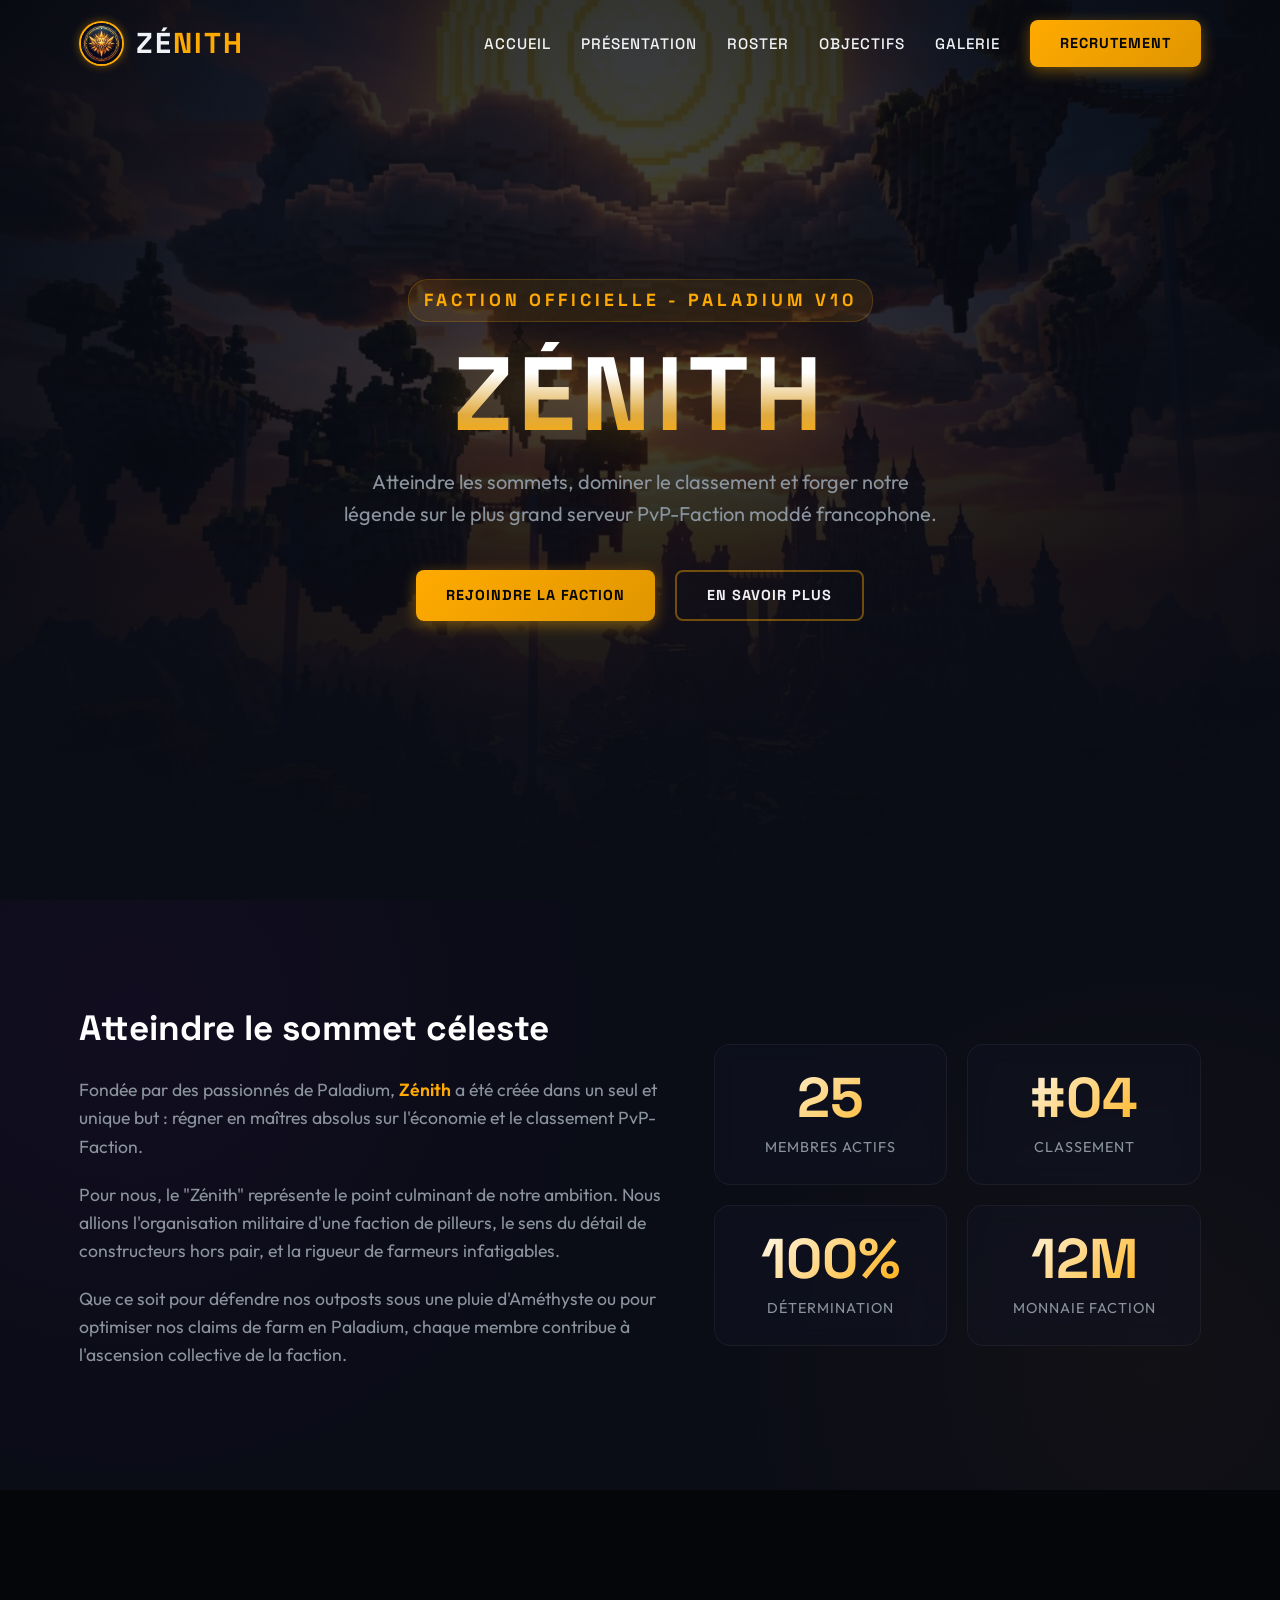
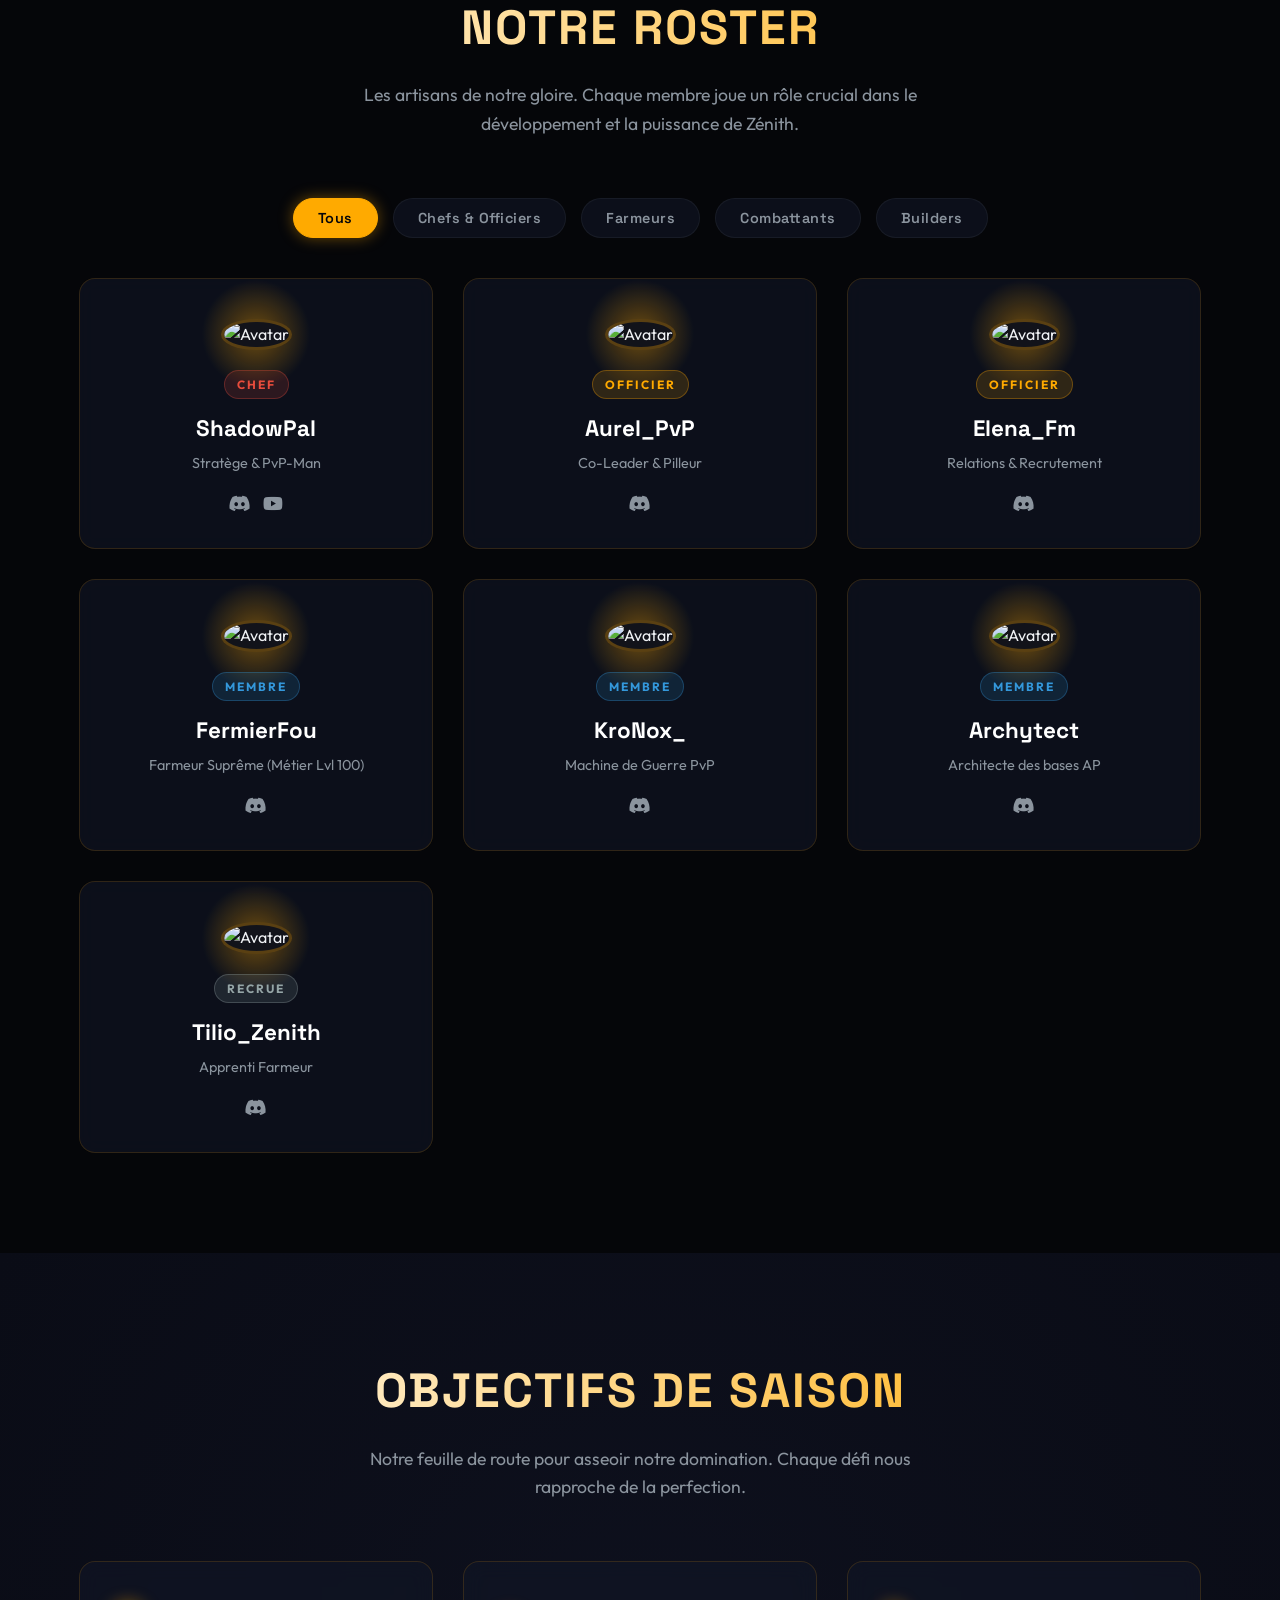
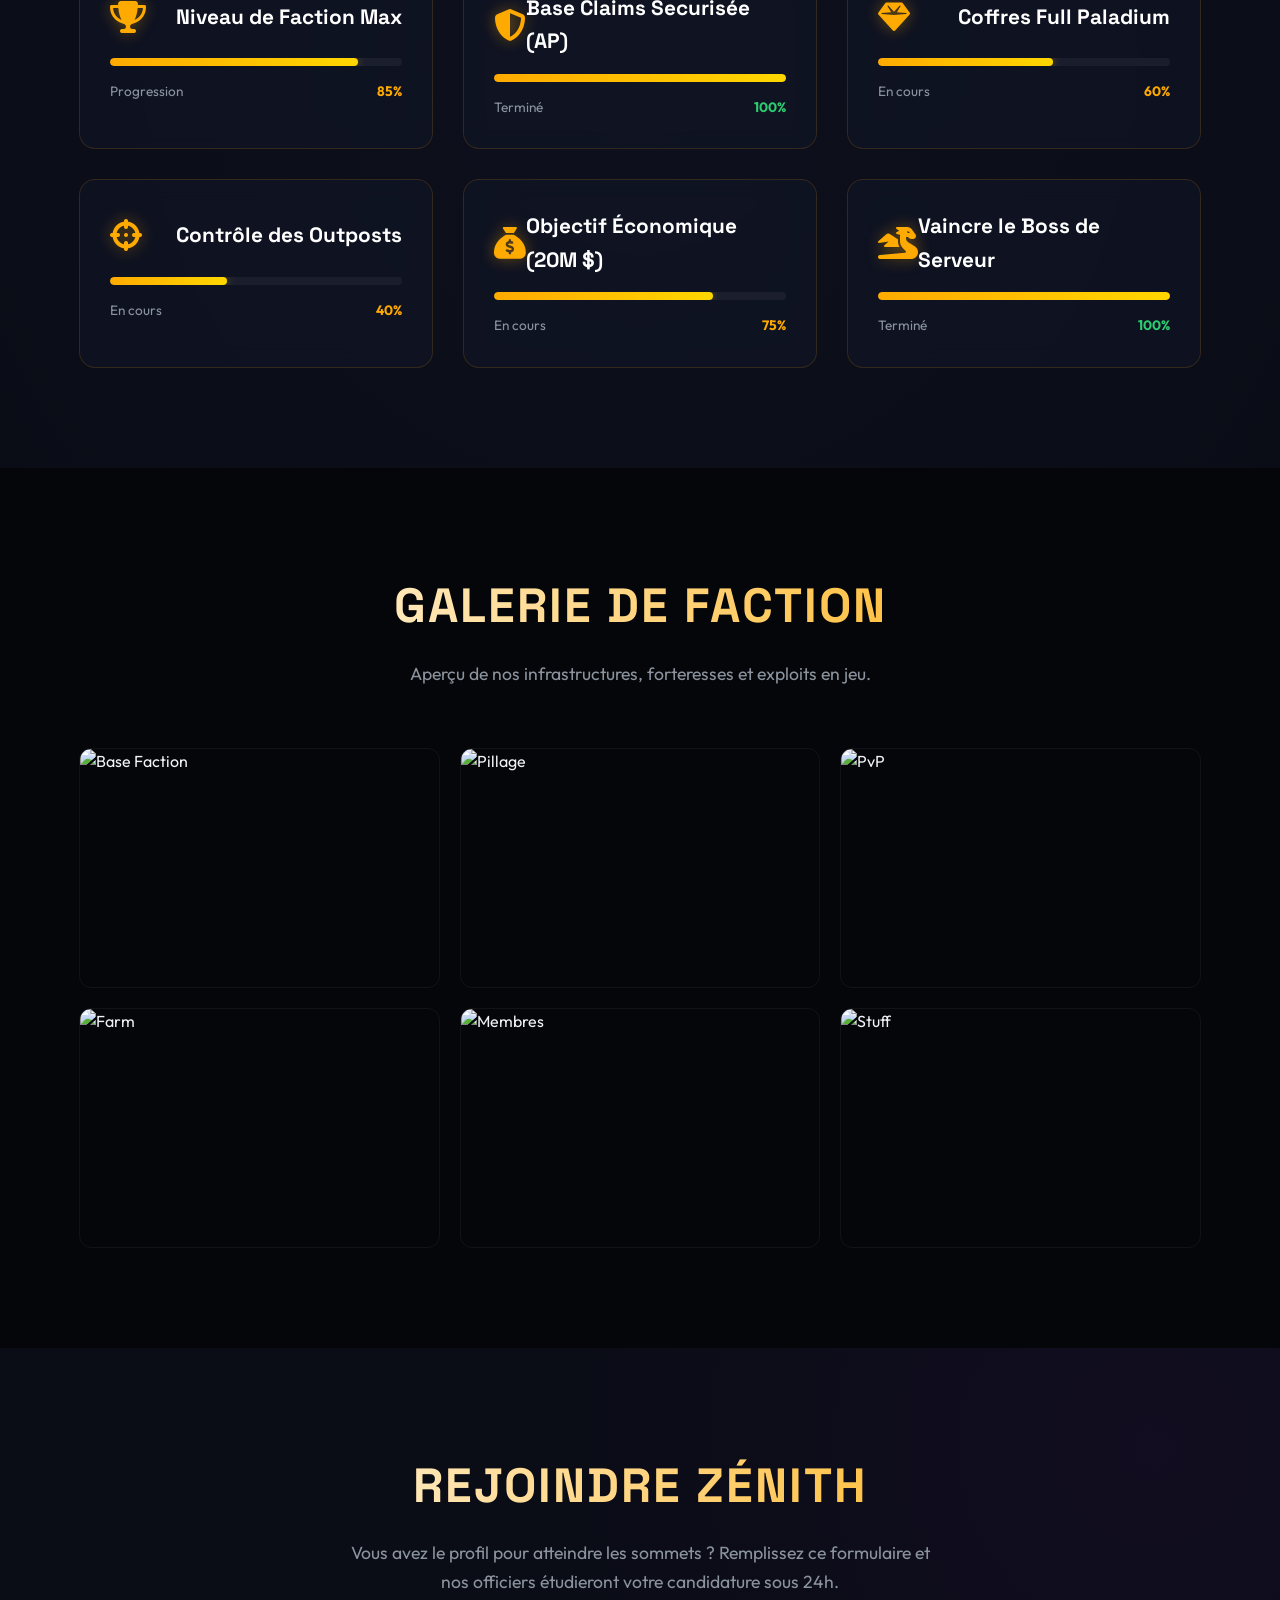
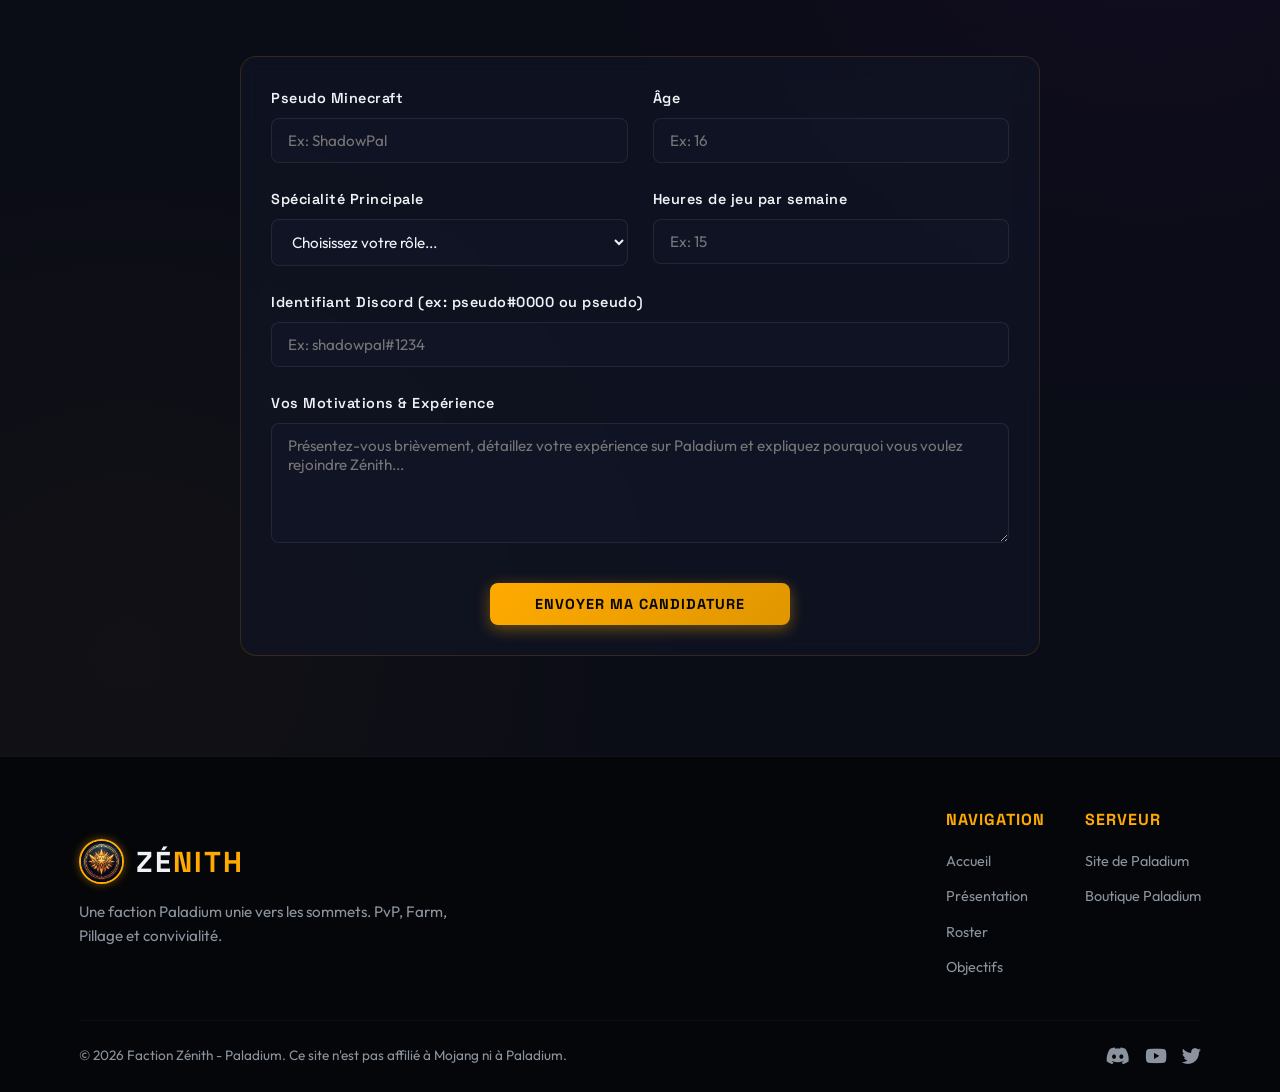
==== index.html @ fdcdd32d "Add files via upload" ====
<!DOCTYPE html>
<html lang="fr">
<head>
    <meta charset="UTF-8">
    <meta name="viewport" content="width=device-width, initial-scale=1.0">
    <meta name="description" content="Site officiel de la faction Zénith sur le serveur Minecraft Paladium PvP-Faction. Découvrez notre roster, nos objectifs et postulez pour nous rejoindre !">
    <title>ZÉNITH - Faction Paladium</title>
    <!-- Fonts & Icons -->
    <link rel="stylesheet" href="https://cdnjs.cloudflare.com/ajax/libs/font-awesome/6.4.0/css/all.min.css">
    <link rel="stylesheet" href="style.css">
</head>
<body>

    <!-- ==========================================
         NAVIGATION BAR
         ========================================== -->
    <header id="navbar">
        <div class="container nav-container">
            <a href="#hero" class="logo-container">
                <img src="assets/logo.png" alt="Logo Zénith" class="logo-img">
                <span class="logo-text">ZÉ<span>NITH</span></span>
            </a>
            
            <ul class="nav-menu" id="nav-menu">
                <li><a href="#hero" class="nav-link">Accueil</a></li>
                <li><a href="#about" class="nav-link">Présentation</a></li>
                <li><a href="#roster" class="nav-link">Roster</a></li>
                <li><a href="#objectives" class="nav-link">Objectifs</a></li>
                <li><a href="#gallery" class="nav-link">Galerie</a></li>
                <li><a href="#recruitment" class="btn btn-primary">Recrutement</a></li>
            </ul>

            <div class="hamburger" id="hamburger">
                <span></span>
                <span></span>
                <span></span>
            </div>
        </div>
    </header>

    <!-- ==========================================
         HERO SECTION
         ========================================== -->
    <section id="hero">
        <div class="hero-content">
            <span class="hero-tagline scroll-reveal">Faction Officielle - Paladium V10</span>
            <h1 class="hero-title scroll-reveal delay-100">ZÉNITH</h1>
            <p class="hero-desc scroll-reveal delay-200">Atteindre les sommets, dominer le classement et forger notre légende sur le plus grand serveur PvP-Faction moddé francophone.</p>
            <div class="hero-buttons scroll-reveal delay-300">
                <a href="#recruitment" class="btn btn-primary">Rejoindre la faction</a>
                <a href="#about" class="btn btn-secondary">En savoir plus</a>
            </div>
        </div>
    </section>

    <!-- ==========================================
         ABOUT / LORE SECTION
         ========================================== -->
    <section id="about">
        <div class="container">
            <div class="about-grid">
                <div class="about-text scroll-reveal">
                    <h3>Atteindre le sommet céleste</h3>
                    <p>Fondée par des passionnés de Paladium, <span class="highlight">Zénith</span> a été créée dans un seul et unique but : régner en maîtres absolus sur l'économie et le classement PvP-Faction.</p>
                    <p>Pour nous, le "Zénith" représente le point culminant de notre ambition. Nous allions l'organisation militaire d'une faction de pilleurs, le sens du détail de constructeurs hors pair, et la rigueur de farmeurs infatigables.</p>
                    <p>Que ce soit pour défendre nos outposts sous une pluie d'Améthyste ou pour optimiser nos claims de farm en Paladium, chaque membre contribue à l'ascension collective de la faction.</p>
                </div>
                <div class="about-stats scroll-reveal delay-200">
                    <div class="glass-card stat-card">
                        <div class="stat-number">25</div>
                        <div class="stat-label">Membres Actifs</div>
                    </div>
                    <div class="glass-card stat-card">
                        <div class="stat-number">#04</div>
                        <div class="stat-label">Classement</div>
                    </div>
                    <div class="glass-card stat-card">
                        <div class="stat-number">100%</div>
                        <div class="stat-label">Détermination</div>
                    </div>
                    <div class="glass-card stat-card">
                        <div class="stat-number">12M</div>
                        <div class="stat-label">Monnaie Faction</div>
                    </div>
                </div>
            </div>
        </div>
    </section>

    <!-- ==========================================
         ROSTER / MEMBERS SECTION
         ========================================== -->
    <section id="roster">
        <div class="container">
            <div class="section-header scroll-reveal">
                <h2>Notre Roster</h2>
                <p>Les artisans de notre gloire. Chaque membre joue un rôle crucial dans le développement et la puissance de Zénith.</p>
            </div>

            <div class="roster-filters scroll-reveal">
                <button class="filter-btn active" data-filter="all">Tous</button>
                <button class="filter-btn" data-filter="chef">Chefs & Officiers</button>
                <button class="filter-btn" data-filter="farmeur">Farmeurs</button>
                <button class="filter-btn" data-filter="pvp">Combattants</button>
                <button class="filter-btn" data-filter="builder">Builders</button>
            </div>

            <div class="roster-grid scroll-reveal delay-200">
                <!-- Chef -->
                <div class="glass-card member-card" data-role="chef">
                    <div class="member-avatar-wrapper">
                        <div class="member-avatar-bg"></div>
                        <img src="https://api.dicebear.com/7.x/pixel-art/svg?seed=ShadowChef" alt="Avatar" class="member-avatar">
                    </div>
                    <span class="member-rank rank-chef">Chef</span>
                    <h4 class="member-name">ShadowPal</h4>
                    <p class="member-specialty">Stratège & PvP-Man</p>
                    <div class="member-socials">
                        <a href="#" class="member-social-link"><i class="fab fa-discord"></i></a>
                        <a href="#" class="member-social-link"><i class="fab fa-youtube"></i></a>
                    </div>
                </div>

                <!-- Officier -->
                <div class="glass-card member-card" data-role="chef">
                    <div class="member-avatar-wrapper">
                        <div class="member-avatar-bg"></div>
                        <img src="https://api.dicebear.com/7.x/pixel-art/svg?seed=Aurelius" alt="Avatar" class="member-avatar">
                    </div>
                    <span class="member-rank rank-officier">Officier</span>
                    <h4 class="member-name">Aurel_PvP</h4>
                    <p class="member-specialty">Co-Leader & Pilleur</p>
                    <div class="member-socials">
                        <a href="#" class="member-social-link"><i class="fab fa-discord"></i></a>
                    </div>
                </div>

                <!-- Officier / Recruteur -->
                <div class="glass-card member-card" data-role="chef">
                    <div class="member-avatar-wrapper">
                        <div class="member-avatar-bg"></div>
                        <img src="https://api.dicebear.com/7.x/pixel-art/svg?seed=Elena" alt="Avatar" class="member-avatar">
                    </div>
                    <span class="member-rank rank-officier">Officier</span>
                    <h4 class="member-name">Elena_Fm</h4>
                    <p class="member-specialty">Relations & Recrutement</p>
                    <div class="member-socials">
                        <a href="#" class="member-social-link"><i class="fab fa-discord"></i></a>
                    </div>
                </div>

                <!-- Farmeur -->
                <div class="glass-card member-card" data-role="farmeur">
                    <div class="member-avatar-wrapper">
                        <div class="member-avatar-bg"></div>
                        <img src="https://api.dicebear.com/7.x/pixel-art/svg?seed=FarmerX" alt="Avatar" class="member-avatar">
                    </div>
                    <span class="member-rank rank-membre">Membre</span>
                    <h4 class="member-name">FermierFou</h4>
                    <p class="member-specialty">Farmeur Suprême (Métier Lvl 100)</p>
                    <div class="member-socials">
                        <a href="#" class="member-social-link"><i class="fab fa-discord"></i></a>
                    </div>
                </div>

                <!-- PvP -->
                <div class="glass-card member-card" data-role="pvp">
                    <div class="member-avatar-wrapper">
                        <div class="member-avatar-bg"></div>
                        <img src="https://api.dicebear.com/7.x/pixel-art/svg?seed=Kratos" alt="Avatar" class="member-avatar">
                    </div>
                    <span class="member-rank rank-membre">Membre</span>
                    <h4 class="member-name">KroNox_</h4>
                    <p class="member-specialty">Machine de Guerre PvP</p>
                    <div class="member-socials">
                        <a href="#" class="member-social-link"><i class="fab fa-discord"></i></a>
                    </div>
                </div>

                <!-- Builder -->
                <div class="glass-card member-card" data-role="builder">
                    <div class="member-avatar-wrapper">
                        <div class="member-avatar-bg"></div>
                        <img src="https://api.dicebear.com/7.x/pixel-art/svg?seed=Archy" alt="Avatar" class="member-avatar">
                    </div>
                    <span class="member-rank rank-membre">Membre</span>
                    <h4 class="member-name">Archytect</h4>
                    <p class="member-specialty">Architecte des bases AP</p>
                    <div class="member-socials">
                        <a href="#" class="member-social-link"><i class="fab fa-discord"></i></a>
                    </div>
                </div>

                <!-- Recrue -->
                <div class="glass-card member-card" data-role="farmeur">
                    <div class="member-avatar-wrapper">
                        <div class="member-avatar-bg"></div>
                        <img src="https://api.dicebear.com/7.x/pixel-art/svg?seed=Tilio" alt="Avatar" class="member-avatar">
                    </div>
                    <span class="member-rank rank-recrue">Recrue</span>
                    <h4 class="member-name">Tilio_Zenith</h4>
                    <p class="member-specialty">Apprenti Farmeur</p>
                    <div class="member-socials">
                        <a href="#" class="member-social-link"><i class="fab fa-discord"></i></a>
                    </div>
                </div>
            </div>
        </div>
    </section>

    <!-- ==========================================
         OBJECTIVES SECTION
         ========================================== -->
    <section id="objectives">
        <div class="container">
            <div class="section-header scroll-reveal">
                <h2>Objectifs de Saison</h2>
                <p>Notre feuille de route pour asseoir notre domination. Chaque défi nous rapproche de la perfection.</p>
            </div>

            <div class="objectives-grid">
                <!-- Objectif 1 -->
                <div class="glass-card obj-card scroll-reveal">
                    <div class="obj-header">
                        <span class="obj-icon"><i class="fas fa-trophy"></i></span>
                        <h4 class="obj-title">Niveau de Faction Max</h4>
                    </div>
                    <div class="obj-progress-container">
                        <div class="obj-progress-bar" style="width: 85%;"></div>
                    </div>
                    <div class="obj-status">
                        <span>Progression</span>
                        <span class="obj-percentage">85%</span>
                    </div>
                </div>

                <!-- Objectif 2 -->
                <div class="glass-card obj-card scroll-reveal delay-100">
                    <div class="obj-header">
                        <span class="obj-icon"><i class="fas fa-shield-halved"></i></span>
                        <h4 class="obj-title">Base Claims Securisée (AP)</h4>
                    </div>
                    <div class="obj-progress-container">
                        <div class="obj-progress-bar" style="width: 100%;"></div>
                    </div>
                    <div class="obj-status">
                        <span>Terminé</span>
                        <span class="obj-percentage" style="color: #2ecc71;">100%</span>
                    </div>
                </div>

                <!-- Objectif 3 -->
                <div class="glass-card obj-card scroll-reveal delay-200">
                    <div class="obj-header">
                        <span class="obj-icon"><i class="fas fa-gem"></i></span>
                        <h4 class="obj-title">Coffres Full Paladium</h4>
                    </div>
                    <div class="obj-progress-container">
                        <div class="obj-progress-bar" style="width: 60%;"></div>
                    </div>
                    <div class="obj-status">
                        <span>En cours</span>
                        <span class="obj-percentage">60%</span>
                    </div>
                </div>

                <!-- Objectif 4 -->
                <div class="glass-card obj-card scroll-reveal">
                    <div class="obj-header">
                        <span class="obj-icon"><i class="fas fa-crosshairs"></i></span>
                        <h4 class="obj-title">Contrôle des Outposts</h4>
                    </div>
                    <div class="obj-progress-container">
                        <div class="obj-progress-bar" style="width: 40%;"></div>
                    </div>
                    <div class="obj-status">
                        <span>En cours</span>
                        <span class="obj-percentage">40%</span>
                    </div>
                </div>

                <!-- Objectif 5 -->
                <div class="glass-card obj-card scroll-reveal delay-100">
                    <div class="obj-header">
                        <span class="obj-icon"><i class="fas fa-sack-dollar"></i></span>
                        <h4 class="obj-title">Objectif Économique (20M $)</h4>
                    </div>
                    <div class="obj-progress-container">
                        <div class="obj-progress-bar" style="width: 75%;"></div>
                    </div>
                    <div class="obj-status">
                        <span>En cours</span>
                        <span class="obj-percentage">75%</span>
                    </div>
                </div>

                <!-- Objectif 6 -->
                <div class="glass-card obj-card scroll-reveal delay-200">
                    <div class="obj-header">
                        <span class="obj-icon"><i class="fas fa-dragon"></i></span>
                        <h4 class="obj-title">Vaincre le Boss de Serveur</h4>
                    </div>
                    <div class="obj-progress-container">
                        <div class="obj-progress-bar" style="width: 100%;"></div>
                    </div>
                    <div class="obj-status">
                        <span>Terminé</span>
                        <span class="obj-percentage" style="color: #2ecc71;">100%</span>
                    </div>
                </div>
            </div>
        </div>
    </section>

    <!-- ==========================================
         GALLERY SECTION
         ========================================== -->
    <section id="gallery">
        <div class="container">
            <div class="section-header scroll-reveal">
                <h2>Galerie de Faction</h2>
                <p>Aperçu de nos infrastructures, forteresses et exploits en jeu.</p>
            </div>

            <div class="gallery-grid scroll-reveal">
                <!-- Item 1 -->
                <div class="gallery-item">
                    <img src="https://images.unsplash.com/photo-1605899435973-ca2d1a8861cf?q=80&width=600&auto=format&fit=crop" alt="Base Faction" class="gallery-img">
                    <div class="gallery-overlay">
                        <span class="gallery-tag">Base Claims</span>
                        <h4 class="gallery-title">Forteresse du Zénith (AP)</h4>
                    </div>
                </div>

                <!-- Item 2 -->
                <div class="gallery-item">
                    <img src="https://images.unsplash.com/photo-1607604276583-eef5d076aa5f?q=80&width=600&auto=format&fit=crop" alt="Pillage" class="gallery-img">
                    <div class="gallery-overlay">
                        <span class="gallery-tag">Pillage</span>
                        <h4 class="gallery-title">Pillage Légendaire - Faction Rivale</h4>
                    </div>
                </div>

                <!-- Item 3 -->
                <div class="gallery-item">
                    <img src="https://images.unsplash.com/photo-1511512578047-dfb367046420?q=80&width=600&auto=format&fit=crop" alt="PvP" class="gallery-img">
                    <div class="gallery-overlay">
                        <span class="gallery-tag">Combat PvP</span>
                        <h4 class="gallery-title">Défense héroïque à l'Outpost Kura</h4>
                    </div>
                </div>

                <!-- Item 4 -->
                <div class="gallery-item">
                    <img src="https://images.unsplash.com/photo-1538481199705-c710c4e965fc?q=80&width=600&auto=format&fit=crop" alt="Farm" class="gallery-img">
                    <div class="gallery-overlay">
                        <span class="gallery-tag">Farming</span>
                        <h4 class="gallery-title">Notre ferme automatique à Netherite</h4>
                    </div>
                </div>

                <!-- Item 5 -->
                <div class="gallery-item">
                    <img src="https://images.unsplash.com/photo-1542751371-adc38448a05e?q=80&width=600&auto=format&fit=crop" alt="Membres" class="gallery-img">
                    <div class="gallery-overlay">
                        <span class="gallery-tag">Communauté</span>
                        <h4 class="gallery-title">Photo de groupe fin de V9</h4>
                    </div>
                </div>

                <!-- Item 6 -->
                <div class="gallery-item">
                    <img src="https://images.unsplash.com/photo-1552820728-8b83bb6b773f?q=80&width=600&auto=format&fit=crop" alt="Stuff" class="gallery-img">
                    <div class="gallery-overlay">
                        <span class="gallery-tag">Richesse</span>
                        <h4 class="gallery-title">La salle des coffres sécurisée</h4>
                    </div>
                </div>
            </div>
        </div>
    </section>

    <!-- ==========================================
         RECRUITEMENT SECTION
         ========================================== -->
    <section id="recruitment">
        <div class="container">
            <div class="section-header scroll-reveal">
                <h2>Rejoindre Zénith</h2>
                <p>Vous avez le profil pour atteindre les sommets ? Remplissez ce formulaire et nos officiers étudieront votre candidature sous 24h.</p>
            </div>

            <div class="recruitment-container glass-card scroll-reveal">
                <form id="apply-form" class="recruitment-form">
                    
                    <div class="form-message" id="form-msg"></div>

                    <!-- Pseudo Minecraft -->
                    <div class="form-group">
                        <label for="username" class="form-label">Pseudo Minecraft</label>
                        <input type="text" id="username" name="username" class="form-input" placeholder="Ex: ShadowPal" required>
                    </div>

                    <!-- Âge -->
                    <div class="form-group">
                        <label for="age" class="form-label">Âge</label>
                        <input type="number" id="age" name="age" class="form-input" min="12" max="99" placeholder="Ex: 16" required>
                    </div>

                    <!-- Rôle de prédilection -->
                    <div class="form-group">
                        <label for="role" class="form-label">Spécialité Principale</label>
                        <select id="role" name="role" class="form-select" required>
                            <option value="" disabled selected>Choisissez votre rôle...</option>
                            <option value="farmeur">Farmeur (Métiers, ressources)</option>
                            <option value="pvp">Combattant (PvP, Outposts, Events)</option>
                            <option value="builder">Builder (Bases claims, Déco, AP)</option>
                            <option value="pilleur">Pilleur (Tnt, assauts, claims)</option>
                        </select>
                    </div>

                    <!-- Temps de jeu -->
                    <div class="form-group">
                        <label for="playtime" class="form-label">Heures de jeu par semaine</label>
                        <input type="number" id="playtime" name="playtime" class="form-input" min="1" max="168" placeholder="Ex: 15" required>
                    </div>

                    <!-- Discord -->
                    <div class="form-group full-width">
                        <label for="discord" class="form-label">Identifiant Discord (ex: pseudo#0000 ou pseudo)</label>
                        <input type="text" id="discord" name="discord" class="form-input" placeholder="Ex: shadowpal#1234" required>
                    </div>

                    <!-- Motivations -->
                    <div class="form-group full-width">
                        <label for="motivations" class="form-label">Vos Motivations & Expérience</label>
                        <textarea id="motivations" name="motivations" class="form-textarea" placeholder="Présentez-vous brièvement, détaillez votre expérience sur Paladium et expliquez pourquoi vous voulez rejoindre Zénith..." required></textarea>
                    </div>

                    <!-- Submit Button -->
                    <div class="form-submit-container">
                        <button type="submit" class="btn btn-primary form-submit-btn">Envoyer ma candidature</button>
                    </div>
                </form>
            </div>
        </div>
    </section>

    <!-- ==========================================
         FOOTER
         ========================================== -->
    <footer>
        <div class="container">
            <div class="footer-content">
                <div class="footer-info">
                    <a href="#hero" class="logo-container">
                        <img src="assets/logo.png" alt="Logo Zénith" class="logo-img">
                        <span class="logo-text">ZÉ<span>NITH</span></span>
                    </a>
                    <p class="footer-desc">Une faction Paladium unie vers les sommets. PvP, Farm, Pillage et convivialité.</p>
                </div>
                <div class="footer-links">
                    <div class="footer-col">
                        <h4>Navigation</h4>
                        <ul>
                            <li><a href="#hero">Accueil</a></li>
                            <li><a href="#about">Présentation</a></li>
                            <li><a href="#roster">Roster</a></li>
                            <li><a href="#objectives">Objectifs</a></li>
                        </ul>
                    </div>
                    <div class="footer-col">
                        <h4>Serveur</h4>
                        <ul>
                            <li><a href="https://paladium-pvp.fr/" target="_blank">Site de Paladium</a></li>
                            <li><a href="https://paladium-pvp.fr/shop" target="_blank">Boutique Paladium</a></li>
                        </ul>
                    </div>
                </div>
            </div>
            
            <div class="footer-bottom">
                <p>&copy; 2026 Faction Zénith - Paladium. Ce site n'est pas affilié à Mojang ni à Paladium.</p>
                <div class="footer-socials">
                    <a href="#" class="footer-social-link"><i class="fab fa-discord"></i></a>
                    <a href="#" class="footer-social-link"><i class="fab fa-youtube"></i></a>
                    <a href="#" class="footer-social-link"><i class="fab fa-twitter"></i></a>
                </div>
            </div>
        </div>
    </footer>

    <!-- Scripts -->
    <script src="script.js"></script>
</body>
</html>
---- style.css ----
@import url('https://fonts.googleapis.com/css2?family=Outfit:wght@300;400;600;800&family=Space+Grotesk:wght@400;500;700&display=swap');

/* ==========================================
   DESIGN SYSTEM & VARIABLES
   ========================================== */
:root {
    --bg-darker: #050609;
    --bg-main: #0a0c16;
    --bg-card: rgba(18, 22, 39, 0.6);
    --bg-card-hover: rgba(28, 33, 58, 0.85);
    
    --primary: #ffaa00; /* Solar Gold */
    --primary-glow: rgba(255, 170, 0, 0.4);
    --secondary: #a124db; /* Paladium Purple */
    --secondary-glow: rgba(161, 36, 219, 0.4);
    
    --text-main: #f0f2f5;
    --text-muted: #8b949e;
    
    --font-title: 'Space Grotesk', sans-serif;
    --font-body: 'Outfit', sans-serif;
    
    --border-glow: rgba(255, 170, 0, 0.15);
    --border-glow-hover: rgba(255, 170, 0, 0.4);
    
    --transition: all 0.3s cubic-bezier(0.25, 0.8, 0.25, 1);
}

/* ==========================================
   RESET & BASE STYLES
   ========================================== */
* {
    margin: 0;
    padding: 0;
    box-sizing: border-box;
}

html {
    scroll-behavior: smooth;
}

body {
    background-color: var(--bg-main);
    color: var(--text-main);
    font-family: var(--font-body);
    overflow-x: hidden;
    line-height: 1.6;
}

/* Custom Scrollbar */
::-webkit-scrollbar {
    width: 8px;
}
::-webkit-scrollbar-track {
    background: var(--bg-darker);
}
::-webkit-scrollbar-thumb {
    background: #1c213a;
    border-radius: 4px;
}
::-webkit-scrollbar-thumb:hover {
    background: var(--primary);
}

/* ==========================================
   REUSABLE UTILITIES & COMPONENTS
   ========================================== */
.container {
    width: 90%;
    max-width: 1200px;
    margin: 0 auto;
    padding: 0 15px;
}

section {
    padding: 100px 0;
    position: relative;
}

.glow-text {
    text-shadow: 0 0 20px var(--primary-glow);
}

.purple-glow-text {
    text-shadow: 0 0 20px var(--secondary-glow);
}

.btn {
    display: inline-flex;
    align-items: center;
    justify-content: center;
    padding: 12px 30px;
    font-family: var(--font-title);
    font-weight: 700;
    text-transform: uppercase;
    letter-spacing: 1px;
    border-radius: 8px;
    cursor: pointer;
    transition: var(--transition);
    text-decoration: none;
    font-size: 0.9rem;
}

.btn-primary {
    background: linear-gradient(135deg, var(--primary), #e09600);
    color: var(--bg-darker);
    border: none;
    box-shadow: 0 4px 15px var(--primary-glow);
}

.btn-primary:hover {
    transform: translateY(-3px);
    box-shadow: 0 8px 25px rgba(255, 170, 0, 0.6);
}

.btn-secondary {
    background: transparent;
    color: var(--text-main);
    border: 2px solid rgba(255, 170, 0, 0.4);
}

.btn-secondary:hover {
    background: rgba(255, 170, 0, 0.1);
    border-color: var(--primary);
    transform: translateY(-3px);
}

.section-header {
    text-align: center;
    margin-bottom: 60px;
}

.section-header h2 {
    font-family: var(--font-title);
    font-size: 3rem;
    font-weight: 700;
    text-transform: uppercase;
    letter-spacing: 2px;
    background: linear-gradient(to right, #ffffff, var(--primary));
    -webkit-background-clip: text;
    -webkit-text-fill-color: transparent;
    margin-bottom: 15px;
}

.section-header p {
    color: var(--text-muted);
    font-size: 1.1rem;
    max-width: 600px;
    margin: 0 auto;
}

/* Glassmorphism Card base */
.glass-card {
    background: var(--bg-card);
    backdrop-filter: blur(10px);
    -webkit-backdrop-filter: blur(10px);
    border: 1px solid var(--border-glow);
    border-radius: 16px;
    padding: 30px;
    transition: var(--transition);
}

.glass-card:hover {
    background: var(--bg-card-hover);
    border-color: var(--border-glow-hover);
    transform: translateY(-5px);
    box-shadow: 0 10px 30px rgba(255, 170, 0, 0.08);
}

/* ==========================================
   NAVIGATION BAR
   ========================================== */
header {
    position: fixed;
    top: 0;
    left: 0;
    width: 100%;
    z-index: 1000;
    transition: var(--transition);
    padding: 20px 0;
}

header.scrolled {
    background: rgba(5, 6, 9, 0.9);
    backdrop-filter: blur(10px);
    border-bottom: 1px solid rgba(255, 170, 0, 0.1);
    padding: 12px 0;
}

.nav-container {
    display: flex;
    justify-content: space-between;
    align-items: center;
}

.logo-container {
    display: flex;
    align-items: center;
    gap: 12px;
    text-decoration: none;
}

.logo-img {
    width: 45px;
    height: 45px;
    border-radius: 50%;
    border: 2px solid var(--primary);
    box-shadow: 0 0 10px var(--primary-glow);
    transition: var(--transition);
}

.logo-container:hover .logo-img {
    transform: rotate(360deg);
}

.logo-text {
    font-family: var(--font-title);
    font-size: 1.8rem;
    font-weight: 700;
    color: var(--text-main);
    letter-spacing: 2px;
}

.logo-text span {
    color: var(--primary);
}

.nav-menu {
    display: flex;
    list-style: none;
    gap: 30px;
    align-items: center;
}

.nav-link {
    text-decoration: none;
    color: var(--text-main);
    font-family: var(--font-title);
    font-size: 0.95rem;
    font-weight: 500;
    letter-spacing: 1px;
    text-transform: uppercase;
    transition: var(--transition);
    position: relative;
    padding: 5px 0;
}

.nav-link::after {
    content: '';
    position: absolute;
    bottom: 0;
    left: 0;
    width: 0;
    height: 2px;
    background-color: var(--primary);
    transition: var(--transition);
    box-shadow: 0 0 8px var(--primary-glow);
}

.nav-link:hover {
    color: var(--primary);
}

.nav-link:hover::after {
    width: 100%;
}

/* Hamburger Menu */
.hamburger {
    display: none;
    cursor: pointer;
    flex-direction: column;
    gap: 6px;
}

.hamburger span {
    display: block;
    width: 25px;
    height: 3px;
    background: var(--text-main);
    border-radius: 3px;
    transition: var(--transition);
}

/* ==========================================
   HERO SECTION
   ========================================== */
#hero {
    height: 100vh;
    display: flex;
    align-items: center;
    justify-content: center;
    text-align: center;
    background: radial-gradient(circle at center, rgba(10, 12, 22, 0.4) 0%, var(--bg-main) 100%), 
                url('assets/hero-bg.png') no-repeat center center/cover;
    position: relative;
    overflow: hidden;
}

#hero::before {
    content: '';
    position: absolute;
    top: 0;
    left: 0;
    width: 100%;
    height: 100%;
    background: linear-gradient(to bottom, rgba(5, 6, 9, 0.3) 0%, var(--bg-main) 100%);
    z-index: 1;
}

.hero-content {
    position: relative;
    z-index: 2;
    max-width: 800px;
    padding: 0 20px;
}

.hero-tagline {
    font-family: var(--font-title);
    color: var(--primary);
    font-size: 1.1rem;
    font-weight: 700;
    letter-spacing: 4px;
    text-transform: uppercase;
    margin-bottom: 20px;
    display: inline-block;
    padding: 6px 15px;
    background: rgba(255, 170, 0, 0.1);
    border-radius: 20px;
    border: 1px solid rgba(255, 170, 0, 0.2);
}

.hero-title {
    font-family: var(--font-title);
    font-size: 6.5rem;
    font-weight: 800;
    letter-spacing: 5px;
    text-transform: uppercase;
    background: linear-gradient(to bottom, #ffffff 30%, #e0aa3e 70%, var(--primary) 100%);
    -webkit-background-clip: text;
    -webkit-text-fill-color: transparent;
    line-height: 1;
    margin-bottom: 20px;
    filter: drop-shadow(0 0 25px rgba(255, 170, 0, 0.25));
    animation: float 6s ease-in-out infinite;
}

.hero-desc {
    font-size: 1.25rem;
    color: var(--text-muted);
    margin-bottom: 40px;
    max-width: 600px;
    margin-left: auto;
    margin-right: auto;
}

.hero-buttons {
    display: flex;
    gap: 20px;
    justify-content: center;
}

/* ==========================================
   ABOUT / LORE SECTION
   ========================================== */
#about {
    background: radial-gradient(circle at 10% 20%, rgba(161, 36, 219, 0.05) 0%, transparent 40%),
                radial-gradient(circle at 90% 80%, rgba(255, 170, 0, 0.03) 0%, transparent 40%);
}

.about-grid {
    display: grid;
    grid-template-columns: 1.2fr 1fr;
    gap: 50px;
    align-items: center;
}

.about-text h3 {
    font-family: var(--font-title);
    font-size: 2.2rem;
    margin-bottom: 20px;
    color: #ffffff;
}

.about-text p {
    color: var(--text-muted);
    margin-bottom: 20px;
    font-size: 1.1rem;
}

.highlight {
    color: var(--primary);
    font-weight: 600;
}

.about-stats {
    display: grid;
    grid-template-columns: repeat(2, 1fr);
    gap: 20px;
}

.stat-card {
    text-align: center;
    padding: 25px;
    background: rgba(18, 22, 39, 0.4);
    border: 1px solid rgba(255, 255, 255, 0.05);
}

.stat-number {
    font-family: var(--font-title);
    font-size: 3.5rem;
    font-weight: 700;
    color: var(--primary);
    line-height: 1;
    margin-bottom: 10px;
    background: linear-gradient(135deg, #ffffff, var(--primary));
    -webkit-background-clip: text;
    -webkit-text-fill-color: transparent;
}

.stat-label {
    font-size: 0.9rem;
    text-transform: uppercase;
    letter-spacing: 1px;
    color: var(--text-muted);
}

/* ==========================================
   ROSTER / MEMBERS SECTION
   ========================================== */
#roster {
    background: var(--bg-darker);
}

.roster-filters {
    display: flex;
    justify-content: center;
    gap: 15px;
    margin-bottom: 40px;
    flex-wrap: wrap;
}

.filter-btn {
    background: rgba(18, 22, 39, 0.6);
    border: 1px solid rgba(255, 255, 255, 0.05);
    color: var(--text-muted);
    padding: 10px 24px;
    border-radius: 30px;
    cursor: pointer;
    font-family: var(--font-title);
    font-weight: 600;
    font-size: 0.9rem;
    letter-spacing: 0.5px;
    transition: var(--transition);
}

.filter-btn:hover, .filter-btn.active {
    background: var(--primary);
    color: var(--bg-darker);
    border-color: var(--primary);
    box-shadow: 0 0 15px var(--primary-glow);
}

.roster-grid {
    display: grid;
    grid-template-columns: repeat(auto-fill, minmax(260px, 1fr));
    gap: 30px;
}

.member-card {
    position: relative;
    overflow: hidden;
    display: flex;
    flex-direction: column;
    align-items: center;
    text-align: center;
    padding-top: 40px;
}

.member-avatar-wrapper {
    position: relative;
    margin-bottom: 20px;
}

.member-avatar-bg {
    position: absolute;
    top: 50%;
    left: 50%;
    transform: translate(-50%, -50%);
    width: 110px;
    height: 110px;
    border-radius: 50%;
    background: radial-gradient(circle, var(--primary-glow) 0%, transparent 70%);
    z-index: 1;
    transition: var(--transition);
}

.member-card:hover .member-avatar-bg {
    width: 130px;
    height: 130px;
    background: radial-gradient(circle, var(--primary) 0%, transparent 75%);
    opacity: 0.6;
}

.member-avatar {
    width: 90px;
    height: 90px;
    border-radius: 50%;
    border: 3px solid rgba(255, 170, 0, 0.3);
    position: relative;
    z-index: 2;
    transition: var(--transition);
    object-fit: cover;
    background-color: #12131a;
}

.member-card:hover .member-avatar {
    border-color: var(--primary);
    transform: scale(1.05);
    box-shadow: 0 0 20px var(--primary-glow);
}

.member-rank {
    font-size: 0.75rem;
    text-transform: uppercase;
    font-weight: 700;
    letter-spacing: 2px;
    padding: 4px 12px;
    border-radius: 20px;
    margin-bottom: 12px;
    display: inline-block;
    z-index: 2;
}

.rank-chef {
    background: rgba(231, 76, 60, 0.15);
    color: #e74c3c;
    border: 1px solid rgba(231, 76, 60, 0.3);
}

.rank-officier {
    background: rgba(255, 170, 0, 0.15);
    color: var(--primary);
    border: 1px solid rgba(255, 170, 0, 0.3);
}

.rank-membre {
    background: rgba(52, 152, 219, 0.15);
    color: #3498db;
    border: 1px solid rgba(52, 152, 219, 0.3);
}

.rank-recrue {
    background: rgba(149, 165, 166, 0.15);
    color: #95a5a6;
    border: 1px solid rgba(149, 165, 166, 0.3);
}

.member-name {
    font-family: var(--font-title);
    font-size: 1.4rem;
    font-weight: 700;
    margin-bottom: 5px;
    color: #ffffff;
}

.member-specialty {
    color: var(--text-muted);
    font-size: 0.9rem;
    margin-bottom: 15px;
}

.member-socials {
    display: flex;
    gap: 12px;
    margin-top: auto;
    z-index: 2;
}

.member-social-link {
    color: var(--text-muted);
    font-size: 1.1rem;
    transition: var(--transition);
}

.member-social-link:hover {
    color: var(--primary);
    transform: translateY(-2px);
}

/* ==========================================
   OBJECTIVES SECTION
   ========================================== */
#objectives {
    background: radial-gradient(circle at 50% 50%, rgba(28, 33, 58, 0.2) 0%, var(--bg-main) 100%);
}

.objectives-grid {
    display: grid;
    grid-template-columns: repeat(auto-fit, minmax(320px, 1fr));
    gap: 30px;
}

.obj-card {
    display: flex;
    flex-direction: column;
}

.obj-header {
    display: flex;
    justify-content: space-between;
    align-items: center;
    margin-bottom: 15px;
}

.obj-icon {
    font-size: 2rem;
    color: var(--primary);
    text-shadow: 0 0 15px var(--primary-glow);
}

.obj-title {
    font-family: var(--font-title);
    font-size: 1.3rem;
    font-weight: 700;
    color: #ffffff;
}

.obj-progress-container {
    width: 100%;
    background: rgba(255, 255, 255, 0.05);
    height: 8px;
    border-radius: 4px;
    margin-bottom: 15px;
    overflow: hidden;
    position: relative;
}

.obj-progress-bar {
    height: 100%;
    background: linear-gradient(to right, var(--primary), #ffd700);
    border-radius: 4px;
    box-shadow: 0 0 10px var(--primary-glow);
    transition: width 1.5s cubic-bezier(0.1, 0.8, 0.2, 1);
}

.obj-status {
    display: flex;
    justify-content: space-between;
    font-size: 0.85rem;
    color: var(--text-muted);
}

.obj-percentage {
    color: var(--primary);
    font-weight: 700;
}

/* ==========================================
   SCREENSHOTS GALERIE
   ========================================== */
#gallery {
    background: var(--bg-darker);
}

.gallery-grid {
    display: grid;
    grid-template-columns: repeat(auto-fill, minmax(350px, 1fr));
    gap: 20px;
}

.gallery-item {
    position: relative;
    border-radius: 12px;
    overflow: hidden;
    height: 240px;
    cursor: pointer;
    border: 1px solid rgba(255, 255, 255, 0.05);
}

.gallery-img {
    width: 100%;
    height: 100%;
    object-fit: cover;
    transition: transform 0.5s ease;
}

.gallery-overlay {
    position: absolute;
    top: 0;
    left: 0;
    width: 100%;
    height: 100%;
    background: linear-gradient(to top, rgba(5, 6, 9, 0.95) 0%, rgba(5, 6, 9, 0.2) 70%);
    opacity: 0;
    transition: var(--transition);
    display: flex;
    flex-direction: column;
    justify-content: flex-end;
    padding: 25px;
}

.gallery-item:hover .gallery-img {
    transform: scale(1.1);
}

.gallery-item:hover .gallery-overlay {
    opacity: 1;
}

.gallery-title {
    font-family: var(--font-title);
    font-size: 1.2rem;
    font-weight: 700;
    color: #ffffff;
    margin-bottom: 5px;
}

.gallery-tag {
    font-size: 0.8rem;
    color: var(--primary);
    text-transform: uppercase;
    letter-spacing: 1px;
}

/* ==========================================
   RECRUTEMENT SECTION
   ========================================== */
#recruitment {
    background: radial-gradient(circle at 10% 90%, rgba(255, 170, 0, 0.03) 0%, transparent 40%),
                radial-gradient(circle at 90% 10%, rgba(161, 36, 219, 0.05) 0%, transparent 40%);
}

.recruitment-container {
    max-width: 800px;
    margin: 0 auto;
}

.recruitment-form {
    display: grid;
    grid-template-columns: repeat(2, 1fr);
    gap: 25px;
}

.form-group {
    display: flex;
    flex-direction: column;
    gap: 8px;
}

.form-group.full-width {
    grid-column: span 2;
}

.form-label {
    font-family: var(--font-title);
    font-size: 0.9rem;
    font-weight: 600;
    color: var(--text-main);
    letter-spacing: 0.5px;
}

.form-input, .form-select, .form-textarea {
    background: rgba(18, 22, 39, 0.8);
    border: 1px solid rgba(255, 255, 255, 0.08);
    border-radius: 8px;
    padding: 12px 16px;
    color: var(--text-main);
    font-family: var(--font-body);
    font-size: 0.95rem;
    transition: var(--transition);
}

.form-input:focus, .form-select:focus, .form-textarea:focus {
    outline: none;
    border-color: var(--primary);
    box-shadow: 0 0 10px rgba(255, 170, 0, 0.2);
    background: rgba(28, 33, 58, 0.9);
}

.form-textarea {
    resize: vertical;
    min-height: 120px;
}

.form-submit-container {
    grid-column: span 2;
    text-align: center;
    margin-top: 15px;
}

.form-submit-btn {
    width: 100%;
    max-width: 300px;
    border: none;
}

/* Form success message */
.form-message {
    grid-column: span 2;
    padding: 15px;
    border-radius: 8px;
    font-weight: 600;
    text-align: center;
    display: none;
    animation: fadeIn 0.5s ease forwards;
}

.form-message.success {
    background: rgba(46, 204, 113, 0.15);
    color: #2ecc71;
    border: 1px solid rgba(46, 204, 113, 0.3);
}

.form-message.error {
    background: rgba(231, 76, 60, 0.15);
    color: #e74c3c;
    border: 1px solid rgba(231, 76, 60, 0.3);
}

/* ==========================================
   FOOTER
   ========================================== */
footer {
    background: #050609;
    padding: 50px 0 20px 0;
    border-top: 1px solid rgba(255, 255, 255, 0.05);
}

.footer-content {
    display: flex;
    justify-content: space-between;
    align-items: center;
    margin-bottom: 40px;
    flex-wrap: wrap;
    gap: 30px;
}

.footer-info {
    max-width: 400px;
}

.footer-info .logo-container {
    margin-bottom: 15px;
}

.footer-desc {
    color: var(--text-muted);
    font-size: 0.95rem;
}

.footer-links {
    display: flex;
    gap: 40px;
    flex-wrap: wrap;
}

.footer-col h4 {
    font-family: var(--font-title);
    font-size: 1rem;
    font-weight: 700;
    text-transform: uppercase;
    letter-spacing: 1px;
    color: var(--primary);
    margin-bottom: 15px;
}

.footer-col ul {
    list-style: none;
    display: flex;
    flex-direction: column;
    gap: 10px;
}

.footer-col a {
    text-decoration: none;
    color: var(--text-muted);
    font-size: 0.9rem;
    transition: var(--transition);
}

.footer-col a:hover {
    color: var(--primary);
}

.footer-bottom {
    border-top: 1px solid rgba(255, 255, 255, 0.03);
    padding-top: 20px;
    display: flex;
    justify-content: space-between;
    align-items: center;
    color: var(--text-muted);
    font-size: 0.85rem;
    flex-wrap: wrap;
    gap: 15px;
}

.footer-socials {
    display: flex;
    gap: 15px;
}

.footer-social-link {
    color: var(--text-muted);
    font-size: 1.2rem;
    transition: var(--transition);
}

.footer-social-link:hover {
    color: var(--primary);
    transform: translateY(-2px);
}

/* ==========================================
   ANIMATIONS & TRANSITIONS
   ========================================== */
@keyframes float {
    0% { transform: translateY(0px); }
    50% { transform: translateY(-10px); }
    100% { transform: translateY(0px); }
}

@keyframes fadeIn {
    from { opacity: 0; transform: translateY(10px); }
    to { opacity: 1; transform: translateY(0); }
}

.scroll-reveal {
    opacity: 0;
    transform: translateY(30px);
    transition: opacity 0.8s ease, transform 0.8s cubic-bezier(0.25, 1, 0.5, 1);
}

.scroll-reveal.active {
    opacity: 1;
    transform: translateY(0);
}

/* Delay modifiers for scroll reveal */
.delay-100 { transition-delay: 0.1s; }
.delay-200 { transition-delay: 0.2s; }
.delay-300 { transition-delay: 0.3s; }
.delay-400 { transition-delay: 0.4s; }

/* ==========================================
   RESPONSIVE DESIGN (MEDIA QUERIES)
   ========================================== */
@media (max-width: 992px) {
    .section-header h2 {
        font-size: 2.5rem;
    }
    
    .hero-title {
        font-size: 4.5rem;
    }
    
    .about-grid {
        grid-template-columns: 1fr;
        gap: 40px;
    }
    
    .about-stats {
        margin-top: 20px;
    }
}

@media (max-width: 768px) {
    header {
        padding: 15px 0;
    }
    
    .hamburger {
        display: flex;
    }
    
    .nav-menu {
        position: fixed;
        top: 0;
        right: -100%;
        width: 70%;
        height: 100vh;
        background: var(--bg-darker);
        border-left: 1px solid rgba(255, 170, 0, 0.1);
        flex-direction: column;
        justify-content: center;
        gap: 40px;
        transition: var(--transition);
        z-index: 999;
    }
    
    .nav-menu.active {
        right: 0;
    }
    
    .nav-link {
        font-size: 1.2rem;
    }
    
    .hamburger.active span:nth-child(1) {
        transform: rotate(45deg) translate(6px, 6px);
    }
    
    .hamburger.active span:nth-child(2) {
        opacity: 0;
    }
    
    .hamburger.active span:nth-child(3) {
        transform: rotate(-45deg) translate(6px, -6px);
    }
    
    .hero-title {
        font-size: 3.5rem;
    }
    
    .hero-desc {
        font-size: 1.05rem;
    }
    
    .hero-buttons {
        flex-direction: column;
        gap: 15px;
    }
    
    .recruitment-form {
        grid-template-columns: 1fr;
    }
    
    .form-group.full-width {
        grid-column: span 1;
    }
    
    .form-submit-container {
        grid-column: span 1;
    }
    
    .footer-content {
        flex-direction: column;
        align-items: flex-start;
    }
}

@media (max-width: 480px) {
    .hero-title {
        font-size: 2.8rem;
    }
    
    .section-header h2 {
        font-size: 2rem;
    }
}
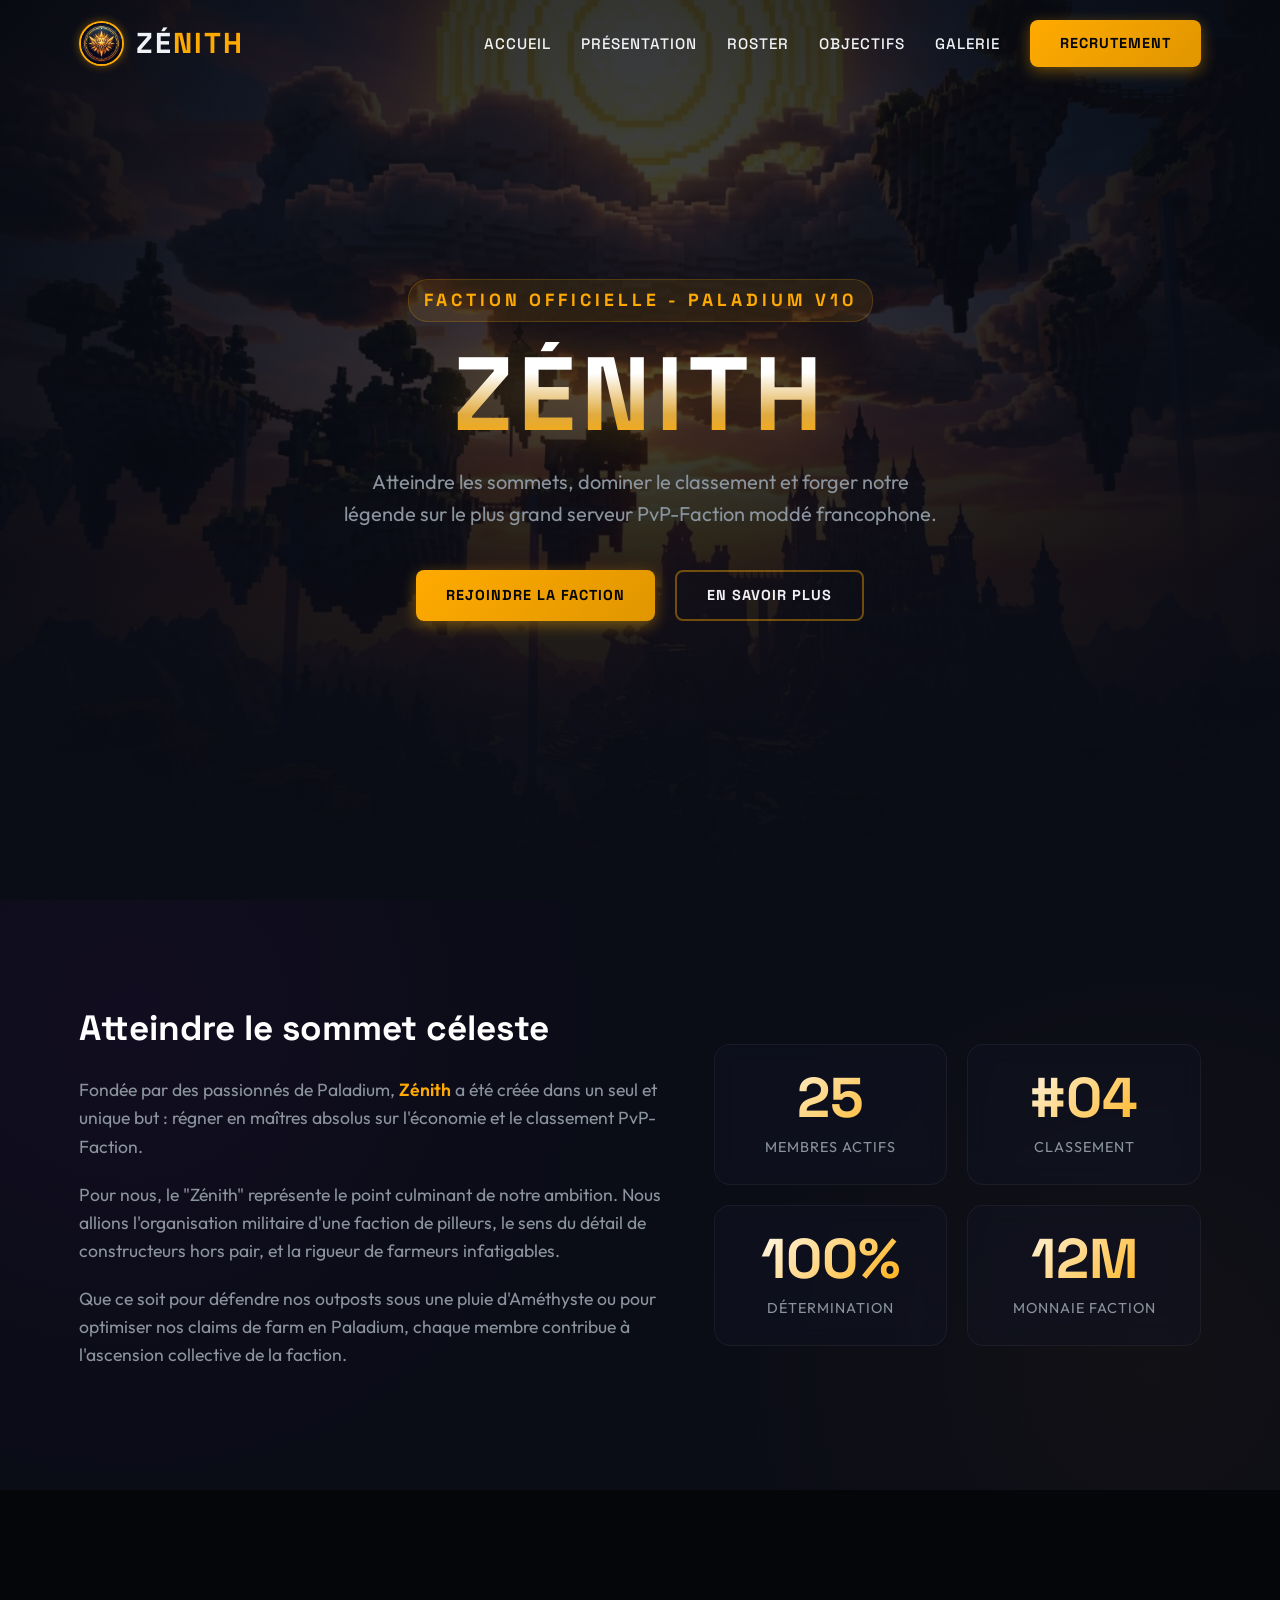
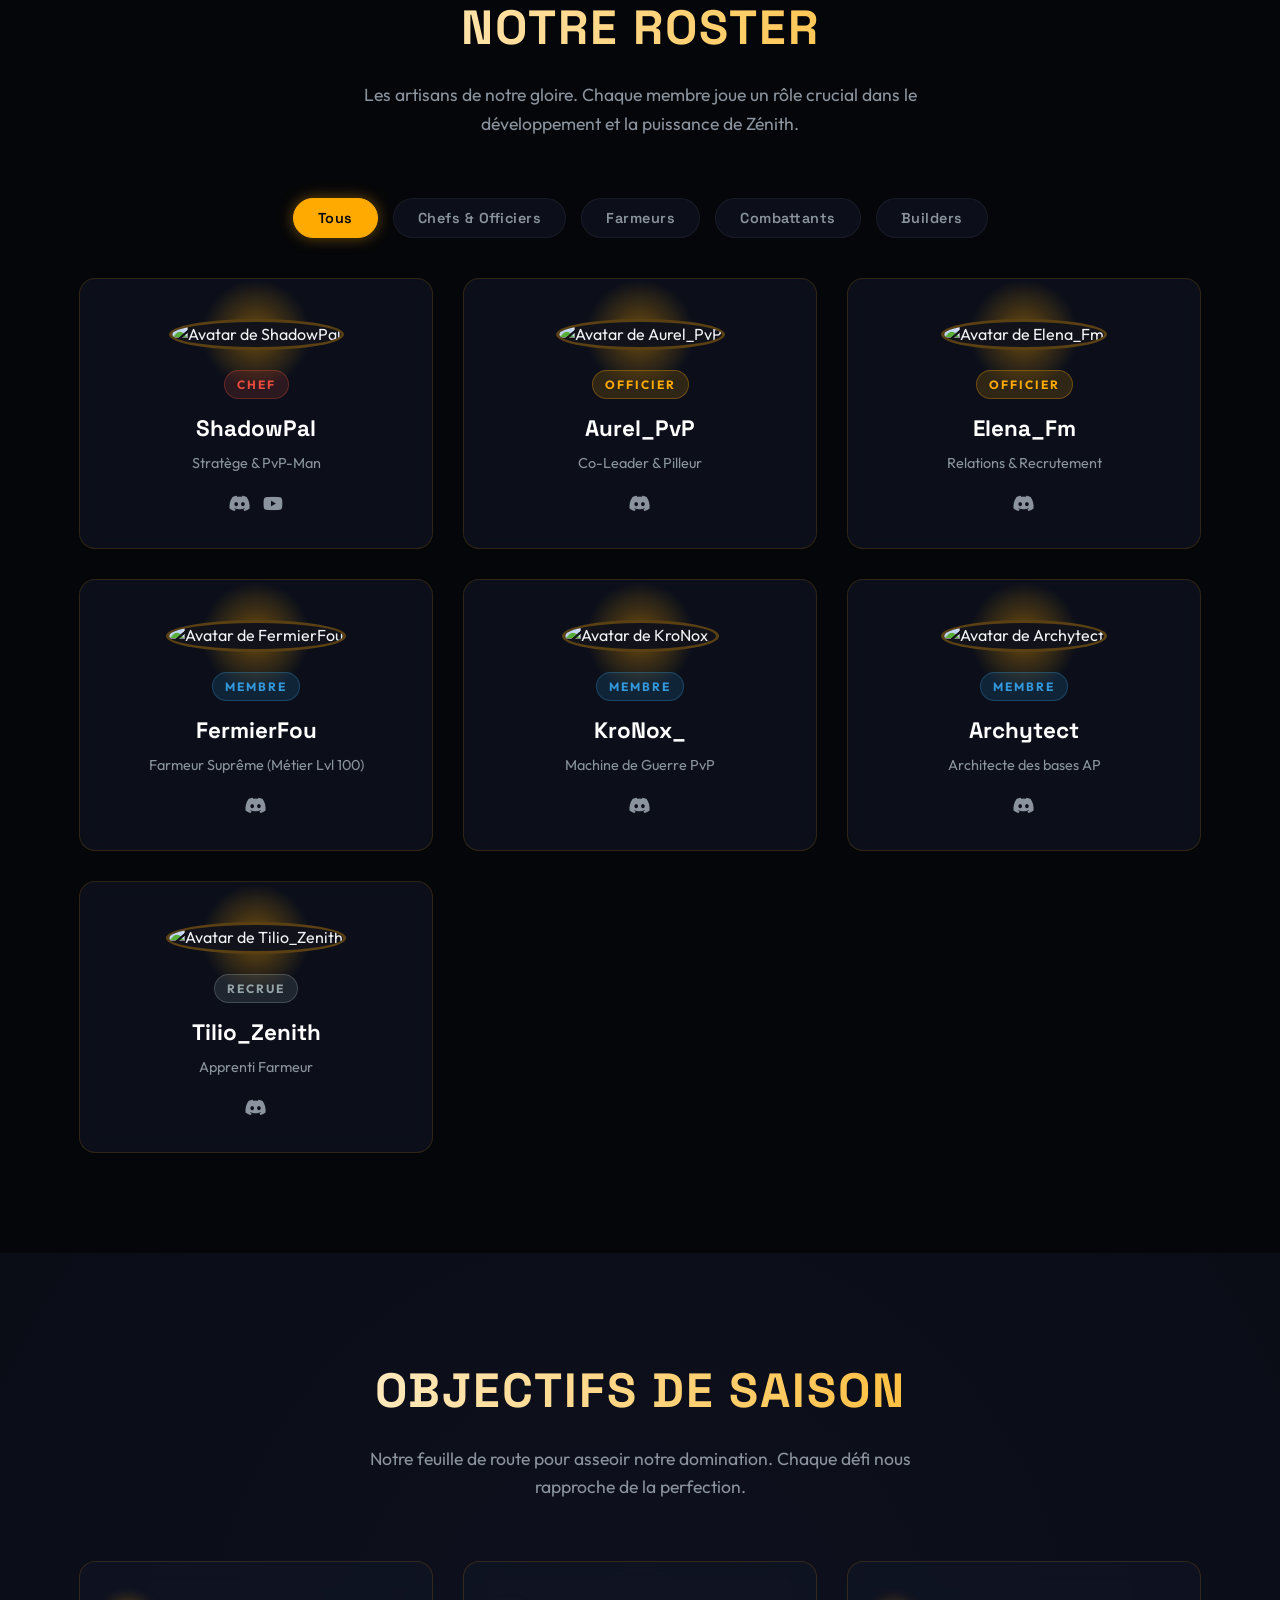
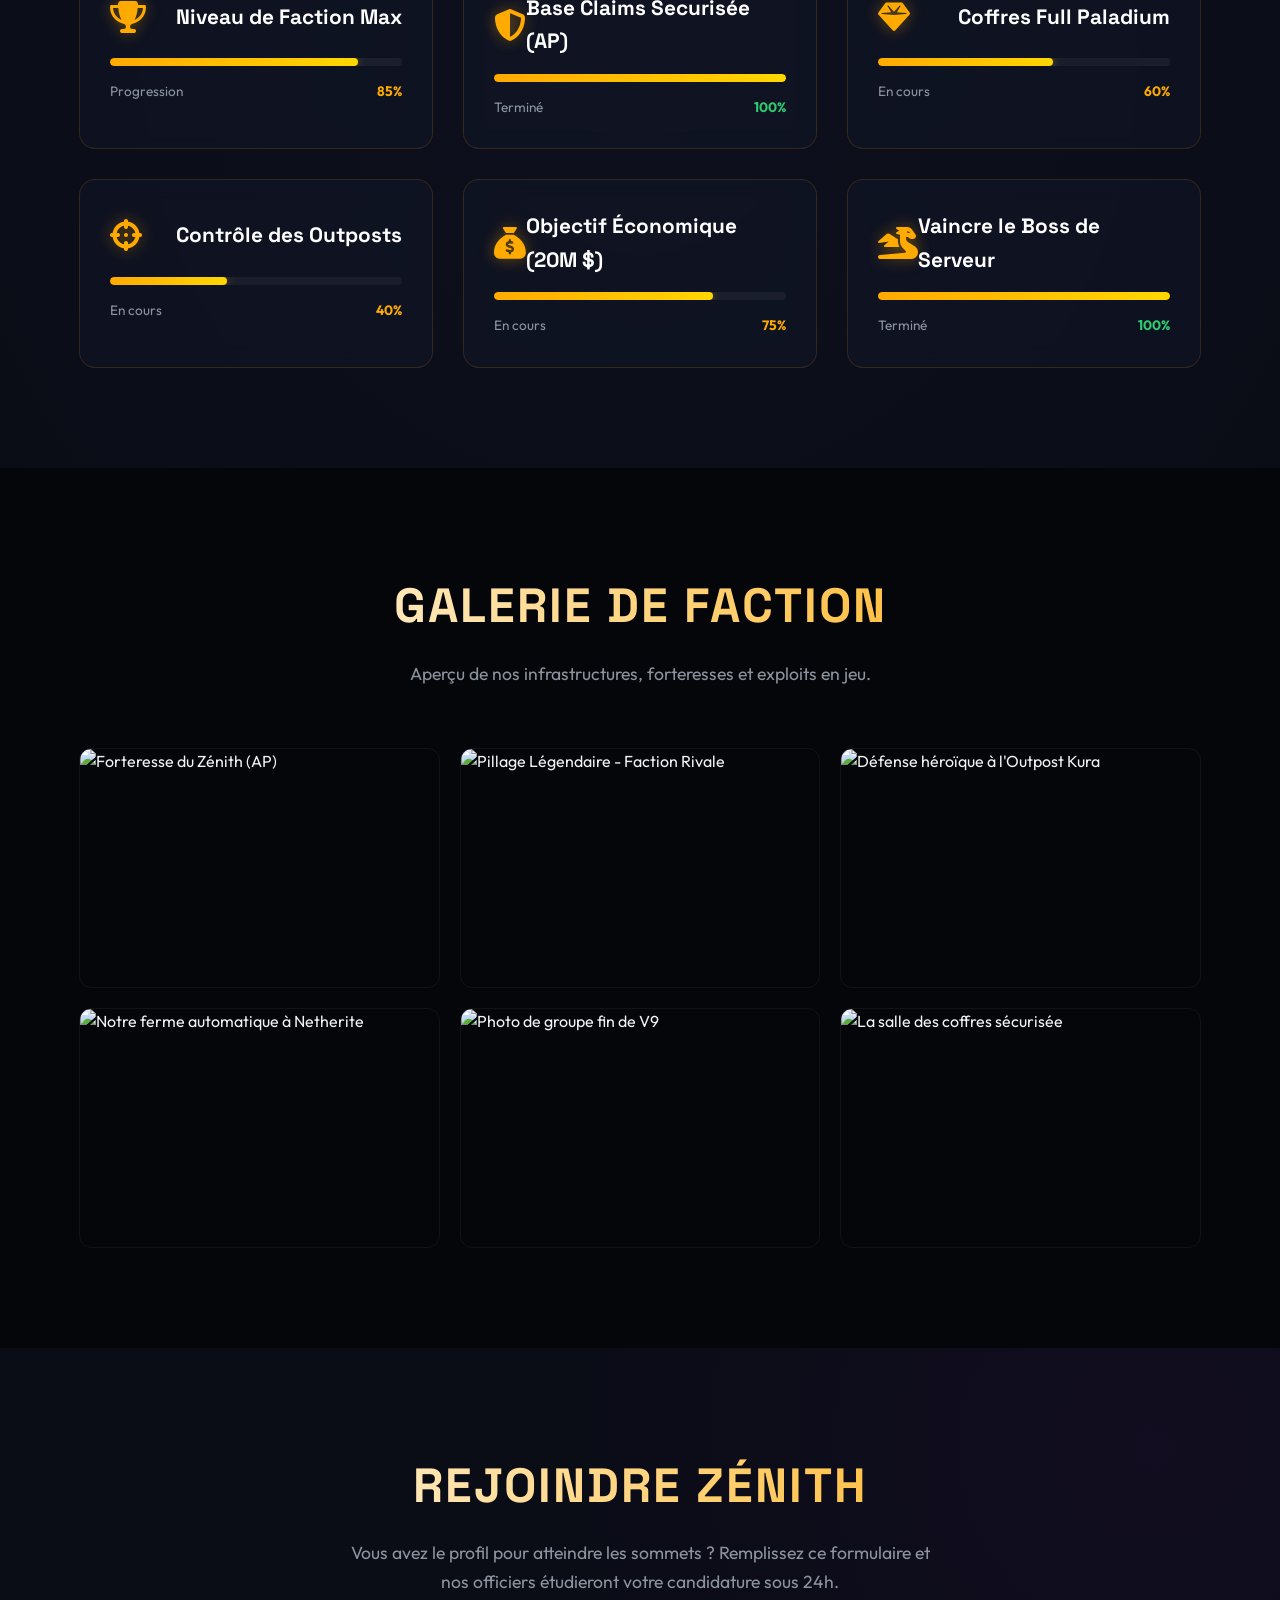
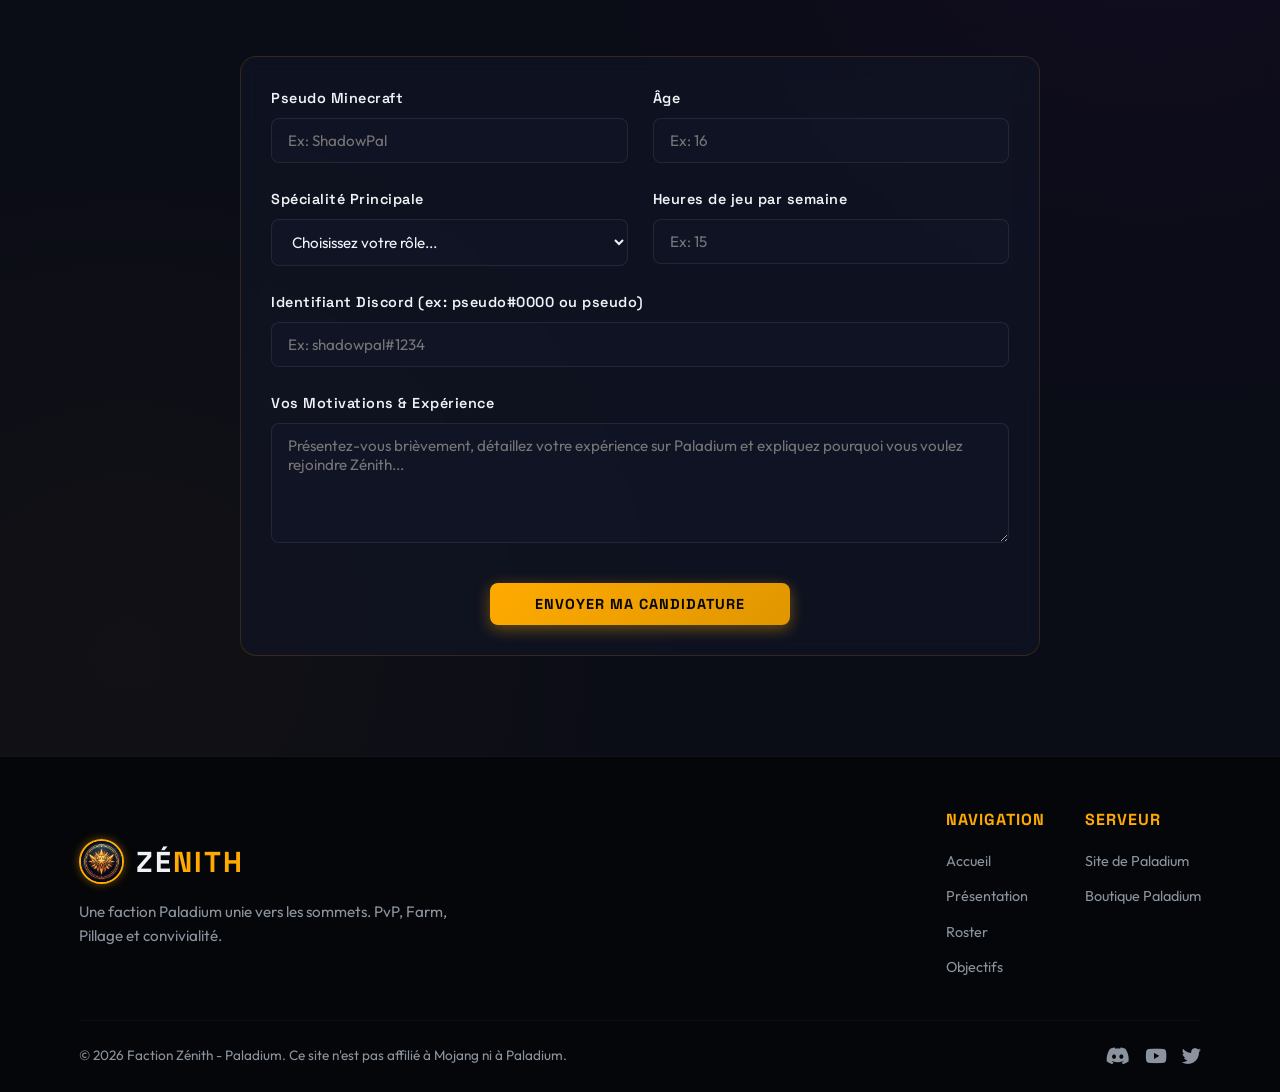
==== commit 8edfc5f9: "Add files via upload" ====
--- a/index.html
+++ b/index.html
@@ -43,9 +43,9 @@
          ========================================== -->
     <section id="hero">
         <div class="hero-content">
-            <span class="hero-tagline scroll-reveal">Faction Officielle - Paladium V10</span>
-            <h1 class="hero-title scroll-reveal delay-100">ZÉNITH</h1>
-            <p class="hero-desc scroll-reveal delay-200">Atteindre les sommets, dominer le classement et forger notre légende sur le plus grand serveur PvP-Faction moddé francophone.</p>
+            <span class="hero-tagline scroll-reveal" id="hero-tagline">Faction Officielle - Paladium V10</span>
+            <h1 class="hero-title scroll-reveal delay-100" id="hero-title">ZÉNITH</h1>
+            <p class="hero-desc scroll-reveal delay-200" id="hero-desc">Atteindre les sommets, dominer le classement et forger notre légende sur le plus grand serveur PvP-Faction moddé francophone.</p>
             <div class="hero-buttons scroll-reveal delay-300">
                 <a href="#recruitment" class="btn btn-primary">Rejoindre la faction</a>
                 <a href="#about" class="btn btn-secondary">En savoir plus</a>
@@ -65,23 +65,8 @@
                     <p>Pour nous, le "Zénith" représente le point culminant de notre ambition. Nous allions l'organisation militaire d'une faction de pilleurs, le sens du détail de constructeurs hors pair, et la rigueur de farmeurs infatigables.</p>
                     <p>Que ce soit pour défendre nos outposts sous une pluie d'Améthyste ou pour optimiser nos claims de farm en Paladium, chaque membre contribue à l'ascension collective de la faction.</p>
                 </div>
-                <div class="about-stats scroll-reveal delay-200">
-                    <div class="glass-card stat-card">
-                        <div class="stat-number">25</div>
-                        <div class="stat-label">Membres Actifs</div>
-                    </div>
-                    <div class="glass-card stat-card">
-                        <div class="stat-number">#04</div>
-                        <div class="stat-label">Classement</div>
-                    </div>
-                    <div class="glass-card stat-card">
-                        <div class="stat-number">100%</div>
-                        <div class="stat-label">Détermination</div>
-                    </div>
-                    <div class="glass-card stat-card">
-                        <div class="stat-number">12M</div>
-                        <div class="stat-label">Monnaie Faction</div>
-                    </div>
+                <div class="about-stats scroll-reveal delay-200" id="stats-container">
+                    <!-- Les statistiques seront insérées ici dynamiquement par script.js -->
                 </div>
             </div>
         </div>
@@ -105,105 +90,8 @@
                 <button class="filter-btn" data-filter="builder">Builders</button>
             </div>
 
-            <div class="roster-grid scroll-reveal delay-200">
-                <!-- Chef -->
-                <div class="glass-card member-card" data-role="chef">
-                    <div class="member-avatar-wrapper">
-                        <div class="member-avatar-bg"></div>
-                        <img src="https://api.dicebear.com/7.x/pixel-art/svg?seed=ShadowChef" alt="Avatar" class="member-avatar">
-                    </div>
-                    <span class="member-rank rank-chef">Chef</span>
-                    <h4 class="member-name">ShadowPal</h4>
-                    <p class="member-specialty">Stratège & PvP-Man</p>
-                    <div class="member-socials">
-                        <a href="#" class="member-social-link"><i class="fab fa-discord"></i></a>
-                        <a href="#" class="member-social-link"><i class="fab fa-youtube"></i></a>
-                    </div>
-                </div>
-
-                <!-- Officier -->
-                <div class="glass-card member-card" data-role="chef">
-                    <div class="member-avatar-wrapper">
-                        <div class="member-avatar-bg"></div>
-                        <img src="https://api.dicebear.com/7.x/pixel-art/svg?seed=Aurelius" alt="Avatar" class="member-avatar">
-                    </div>
-                    <span class="member-rank rank-officier">Officier</span>
-                    <h4 class="member-name">Aurel_PvP</h4>
-                    <p class="member-specialty">Co-Leader & Pilleur</p>
-                    <div class="member-socials">
-                        <a href="#" class="member-social-link"><i class="fab fa-discord"></i></a>
-                    </div>
-                </div>
-
-                <!-- Officier / Recruteur -->
-                <div class="glass-card member-card" data-role="chef">
-                    <div class="member-avatar-wrapper">
-                        <div class="member-avatar-bg"></div>
-                        <img src="https://api.dicebear.com/7.x/pixel-art/svg?seed=Elena" alt="Avatar" class="member-avatar">
-                    </div>
-                    <span class="member-rank rank-officier">Officier</span>
-                    <h4 class="member-name">Elena_Fm</h4>
-                    <p class="member-specialty">Relations & Recrutement</p>
-                    <div class="member-socials">
-                        <a href="#" class="member-social-link"><i class="fab fa-discord"></i></a>
-                    </div>
-                </div>
-
-                <!-- Farmeur -->
-                <div class="glass-card member-card" data-role="farmeur">
-                    <div class="member-avatar-wrapper">
-                        <div class="member-avatar-bg"></div>
-                        <img src="https://api.dicebear.com/7.x/pixel-art/svg?seed=FarmerX" alt="Avatar" class="member-avatar">
-                    </div>
-                    <span class="member-rank rank-membre">Membre</span>
-                    <h4 class="member-name">FermierFou</h4>
-                    <p class="member-specialty">Farmeur Suprême (Métier Lvl 100)</p>
-                    <div class="member-socials">
-                        <a href="#" class="member-social-link"><i class="fab fa-discord"></i></a>
-                    </div>
-                </div>
-
-                <!-- PvP -->
-                <div class="glass-card member-card" data-role="pvp">
-                    <div class="member-avatar-wrapper">
-                        <div class="member-avatar-bg"></div>
-                        <img src="https://api.dicebear.com/7.x/pixel-art/svg?seed=Kratos" alt="Avatar" class="member-avatar">
-                    </div>
-                    <span class="member-rank rank-membre">Membre</span>
-                    <h4 class="member-name">KroNox_</h4>
-                    <p class="member-specialty">Machine de Guerre PvP</p>
-                    <div class="member-socials">
-                        <a href="#" class="member-social-link"><i class="fab fa-discord"></i></a>
-                    </div>
-                </div>
-
-                <!-- Builder -->
-                <div class="glass-card member-card" data-role="builder">
-                    <div class="member-avatar-wrapper">
-                        <div class="member-avatar-bg"></div>
-                        <img src="https://api.dicebear.com/7.x/pixel-art/svg?seed=Archy" alt="Avatar" class="member-avatar">
-                    </div>
-                    <span class="member-rank rank-membre">Membre</span>
-                    <h4 class="member-name">Archytect</h4>
-                    <p class="member-specialty">Architecte des bases AP</p>
-                    <div class="member-socials">
-                        <a href="#" class="member-social-link"><i class="fab fa-discord"></i></a>
-                    </div>
-                </div>
-
-                <!-- Recrue -->
-                <div class="glass-card member-card" data-role="farmeur">
-                    <div class="member-avatar-wrapper">
-                        <div class="member-avatar-bg"></div>
-                        <img src="https://api.dicebear.com/7.x/pixel-art/svg?seed=Tilio" alt="Avatar" class="member-avatar">
-                    </div>
-                    <span class="member-rank rank-recrue">Recrue</span>
-                    <h4 class="member-name">Tilio_Zenith</h4>
-                    <p class="member-specialty">Apprenti Farmeur</p>
-                    <div class="member-socials">
-                        <a href="#" class="member-social-link"><i class="fab fa-discord"></i></a>
-                    </div>
-                </div>
+            <div class="roster-grid scroll-reveal delay-200" id="roster-container">
+                <!-- Les cartes des membres seront générées dynamiquement par script.js -->
             </div>
         </div>
     </section>
@@ -218,96 +106,8 @@
                 <p>Notre feuille de route pour asseoir notre domination. Chaque défi nous rapproche de la perfection.</p>
             </div>
 
-            <div class="objectives-grid">
-                <!-- Objectif 1 -->
-                <div class="glass-card obj-card scroll-reveal">
-                    <div class="obj-header">
-                        <span class="obj-icon"><i class="fas fa-trophy"></i></span>
-                        <h4 class="obj-title">Niveau de Faction Max</h4>
-                    </div>
-                    <div class="obj-progress-container">
-                        <div class="obj-progress-bar" style="width: 85%;"></div>
-                    </div>
-                    <div class="obj-status">
-                        <span>Progression</span>
-                        <span class="obj-percentage">85%</span>
-                    </div>
-                </div>
-
-                <!-- Objectif 2 -->
-                <div class="glass-card obj-card scroll-reveal delay-100">
-                    <div class="obj-header">
-                        <span class="obj-icon"><i class="fas fa-shield-halved"></i></span>
-                        <h4 class="obj-title">Base Claims Securisée (AP)</h4>
-                    </div>
-                    <div class="obj-progress-container">
-                        <div class="obj-progress-bar" style="width: 100%;"></div>
-                    </div>
-                    <div class="obj-status">
-                        <span>Terminé</span>
-                        <span class="obj-percentage" style="color: #2ecc71;">100%</span>
-                    </div>
-                </div>
-
-                <!-- Objectif 3 -->
-                <div class="glass-card obj-card scroll-reveal delay-200">
-                    <div class="obj-header">
-                        <span class="obj-icon"><i class="fas fa-gem"></i></span>
-                        <h4 class="obj-title">Coffres Full Paladium</h4>
-                    </div>
-                    <div class="obj-progress-container">
-                        <div class="obj-progress-bar" style="width: 60%;"></div>
-                    </div>
-                    <div class="obj-status">
-                        <span>En cours</span>
-                        <span class="obj-percentage">60%</span>
-                    </div>
-                </div>
-
-                <!-- Objectif 4 -->
-                <div class="glass-card obj-card scroll-reveal">
-                    <div class="obj-header">
-                        <span class="obj-icon"><i class="fas fa-crosshairs"></i></span>
-                        <h4 class="obj-title">Contrôle des Outposts</h4>
-                    </div>
-                    <div class="obj-progress-container">
-                        <div class="obj-progress-bar" style="width: 40%;"></div>
-                    </div>
-                    <div class="obj-status">
-                        <span>En cours</span>
-                        <span class="obj-percentage">40%</span>
-                    </div>
-                </div>
-
-                <!-- Objectif 5 -->
-                <div class="glass-card obj-card scroll-reveal delay-100">
-                    <div class="obj-header">
-                        <span class="obj-icon"><i class="fas fa-sack-dollar"></i></span>
-                        <h4 class="obj-title">Objectif Économique (20M $)</h4>
-                    </div>
-                    <div class="obj-progress-container">
-                        <div class="obj-progress-bar" style="width: 75%;"></div>
-                    </div>
-                    <div class="obj-status">
-                        <span>En cours</span>
-                        <span class="obj-percentage">75%</span>
-                    </div>
-                </div>
-
-                <!-- Objectif 6 -->
-                <div class="glass-card obj-card scroll-reveal delay-200">
-                    <div class="obj-header">
-                        <span class="obj-icon"><i class="fas fa-dragon"></i></span>
-                        <h4 class="obj-title">Vaincre le Boss de Serveur</h4>
-                    </div>
-                    <div class="obj-progress-container">
-                        <div class="obj-progress-bar" style="width: 100%;"></div>
-                    </div>
-                    <div class="obj-status">
-                        <span>Terminé</span>
-                        <span class="obj-percentage" style="color: #2ecc71;">100%</span>
-                    </div>
-                </div>
+            <div class="objectives-grid" id="objectives-container">
+                <!-- Les objectifs seront générés dynamiquement par script.js -->
             </div>
         </div>
     </section>
@@ -322,60 +122,8 @@
                 <p>Aperçu de nos infrastructures, forteresses et exploits en jeu.</p>
             </div>
 
-            <div class="gallery-grid scroll-reveal">
-                <!-- Item 1 -->
-                <div class="gallery-item">
-                    <img src="https://images.unsplash.com/photo-1605899435973-ca2d1a8861cf?q=80&width=600&auto=format&fit=crop" alt="Base Faction" class="gallery-img">
-                    <div class="gallery-overlay">
-                        <span class="gallery-tag">Base Claims</span>
-                        <h4 class="gallery-title">Forteresse du Zénith (AP)</h4>
-                    </div>
-                </div>
-
-                <!-- Item 2 -->
-                <div class="gallery-item">
-                    <img src="https://images.unsplash.com/photo-1607604276583-eef5d076aa5f?q=80&width=600&auto=format&fit=crop" alt="Pillage" class="gallery-img">
-                    <div class="gallery-overlay">
-                        <span class="gallery-tag">Pillage</span>
-                        <h4 class="gallery-title">Pillage Légendaire - Faction Rivale</h4>
-                    </div>
-                </div>
-
-                <!-- Item 3 -->
-                <div class="gallery-item">
-                    <img src="https://images.unsplash.com/photo-1511512578047-dfb367046420?q=80&width=600&auto=format&fit=crop" alt="PvP" class="gallery-img">
-                    <div class="gallery-overlay">
-                        <span class="gallery-tag">Combat PvP</span>
-                        <h4 class="gallery-title">Défense héroïque à l'Outpost Kura</h4>
-                    </div>
-                </div>
-
-                <!-- Item 4 -->
-                <div class="gallery-item">
-                    <img src="https://images.unsplash.com/photo-1538481199705-c710c4e965fc?q=80&width=600&auto=format&fit=crop" alt="Farm" class="gallery-img">
-                    <div class="gallery-overlay">
-                        <span class="gallery-tag">Farming</span>
-                        <h4 class="gallery-title">Notre ferme automatique à Netherite</h4>
-                    </div>
-                </div>
-
-                <!-- Item 5 -->
-                <div class="gallery-item">
-                    <img src="https://images.unsplash.com/photo-1542751371-adc38448a05e?q=80&width=600&auto=format&fit=crop" alt="Membres" class="gallery-img">
-                    <div class="gallery-overlay">
-                        <span class="gallery-tag">Communauté</span>
-                        <h4 class="gallery-title">Photo de groupe fin de V9</h4>
-                    </div>
-                </div>
-
-                <!-- Item 6 -->
-                <div class="gallery-item">
-                    <img src="https://images.unsplash.com/photo-1552820728-8b83bb6b773f?q=80&width=600&auto=format&fit=crop" alt="Stuff" class="gallery-img">
-                    <div class="gallery-overlay">
-                        <span class="gallery-tag">Richesse</span>
-                        <h4 class="gallery-title">La salle des coffres sécurisée</h4>
-                    </div>
-                </div>
+            <div class="gallery-grid scroll-reveal" id="gallery-container">
+                <!-- Les captures d'écran seront générées dynamiquement par script.js -->
             </div>
         </div>
     </section>
@@ -491,6 +239,7 @@
     </footer>
 
     <!-- Scripts -->
+    <script src="config.js"></script>
     <script src="script.js"></script>
 </body>
 </html>
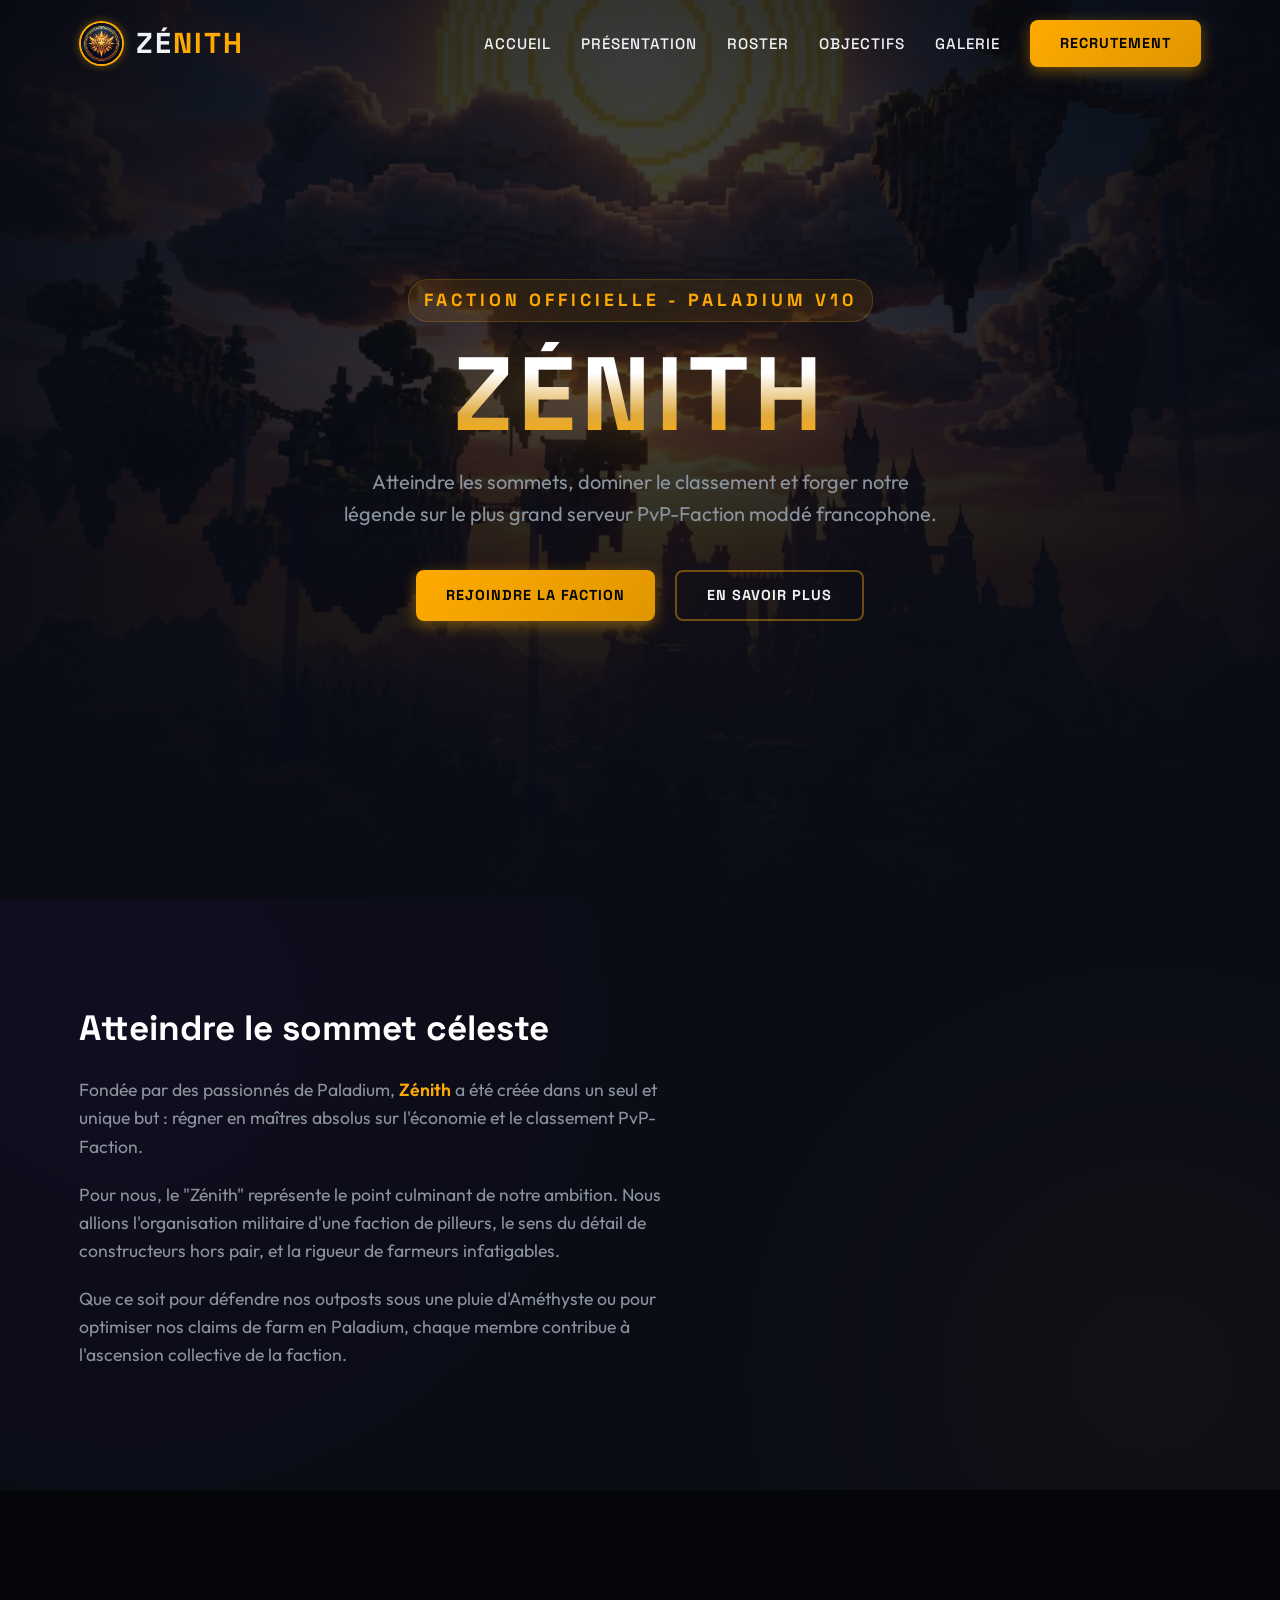
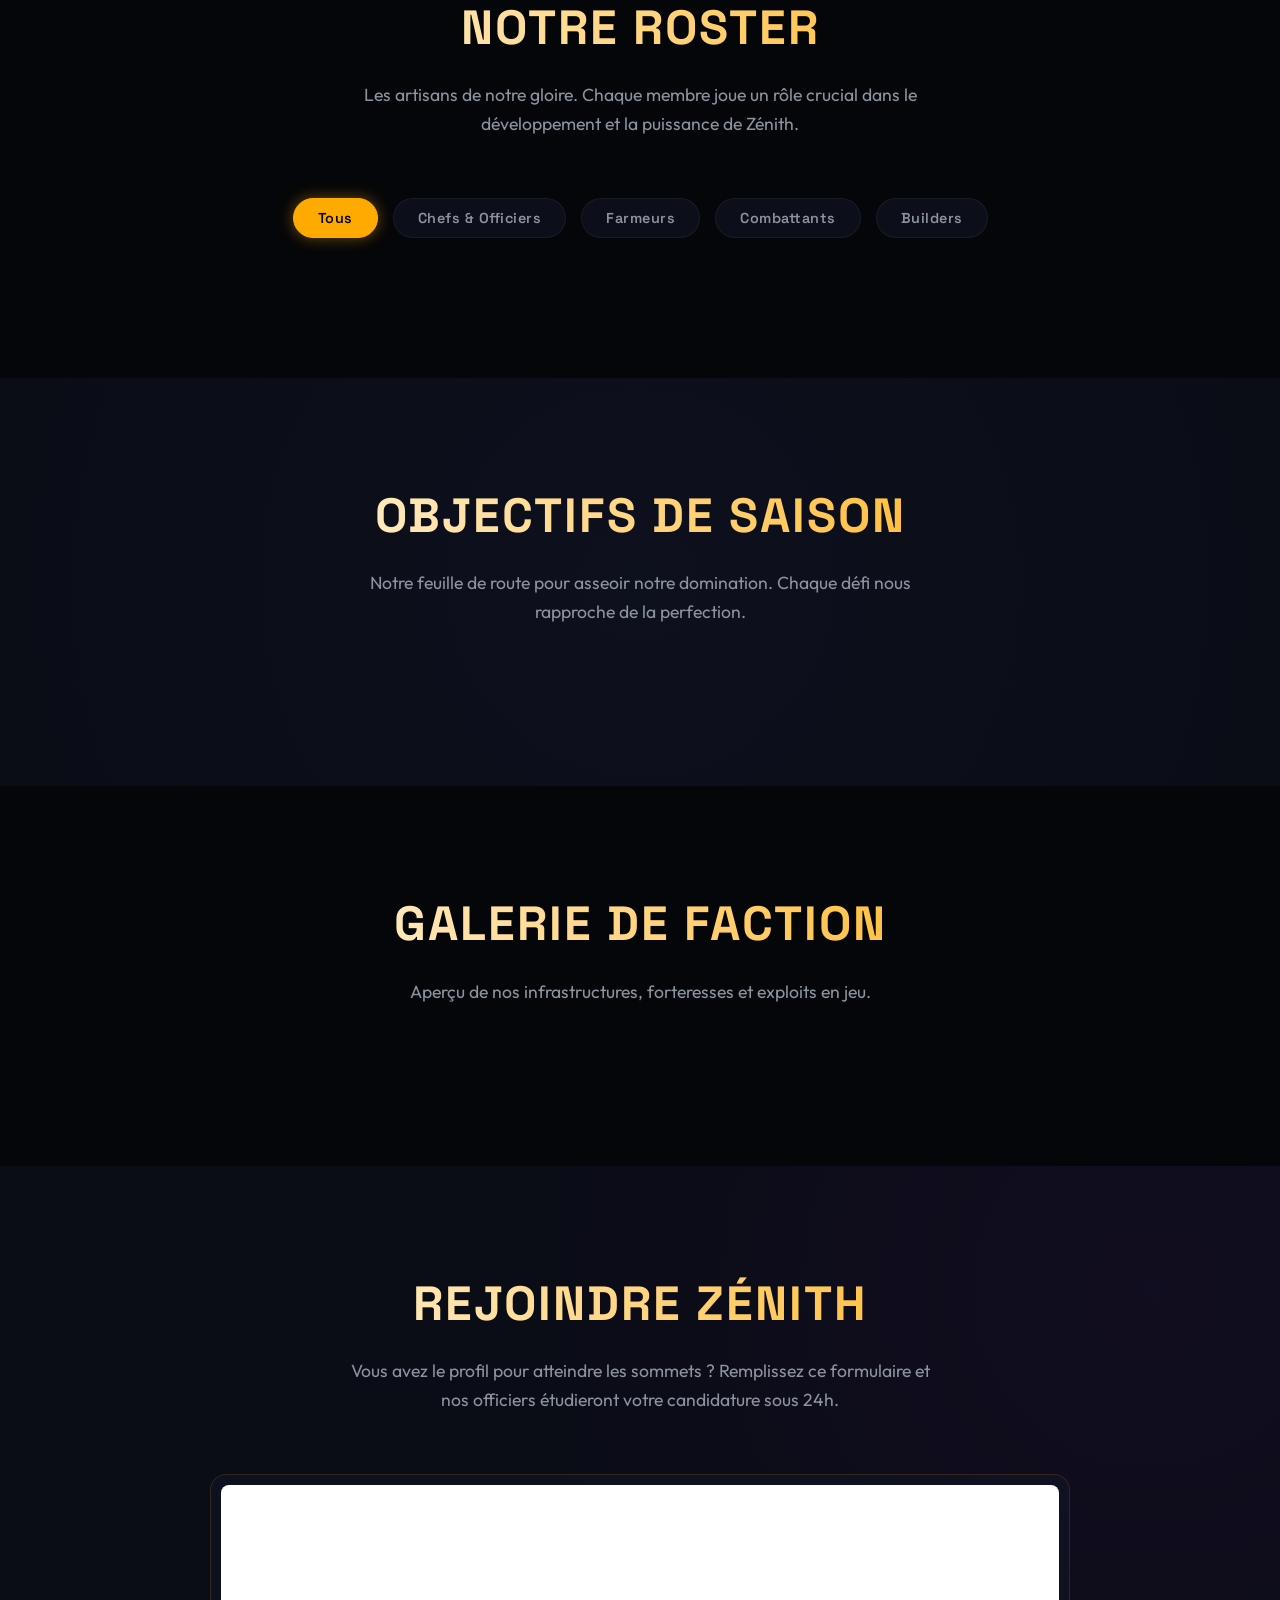
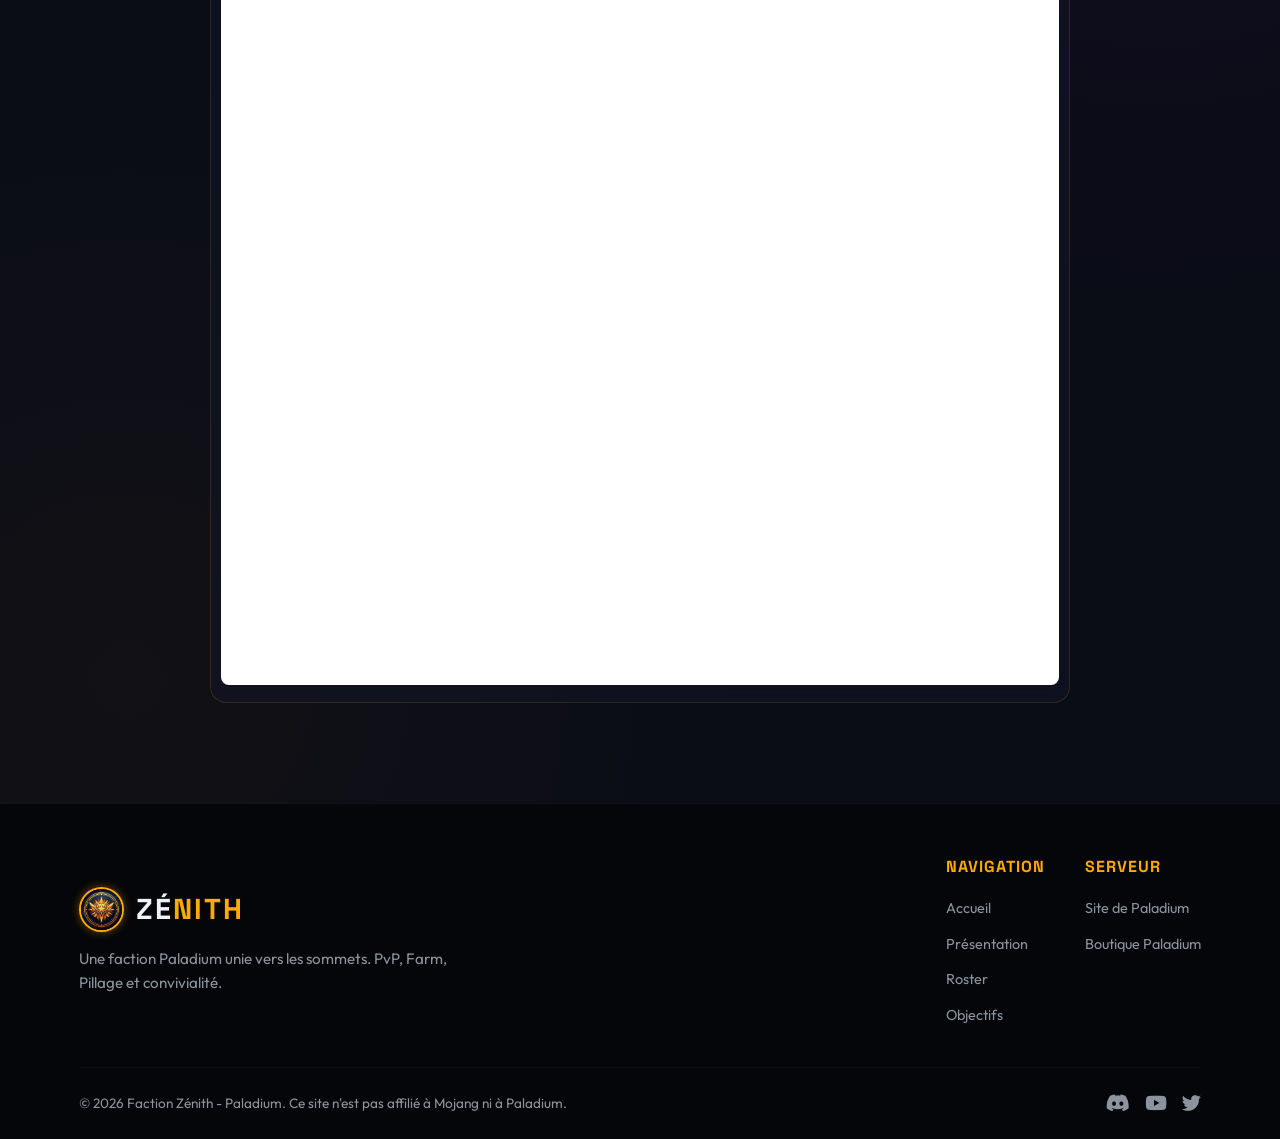
==== commit af474b64: "Add files via upload" ====
--- a/index.html
+++ b/index.html
@@ -138,58 +138,8 @@
                 <p>Vous avez le profil pour atteindre les sommets ? Remplissez ce formulaire et nos officiers étudieront votre candidature sous 24h.</p>
             </div>
 
-            <div class="recruitment-container glass-card scroll-reveal">
-                <form id="apply-form" class="recruitment-form">
-                    
-                    <div class="form-message" id="form-msg"></div>
-
-                    <!-- Pseudo Minecraft -->
-                    <div class="form-group">
-                        <label for="username" class="form-label">Pseudo Minecraft</label>
-                        <input type="text" id="username" name="username" class="form-input" placeholder="Ex: ShadowPal" required>
-                    </div>
-
-                    <!-- Âge -->
-                    <div class="form-group">
-                        <label for="age" class="form-label">Âge</label>
-                        <input type="number" id="age" name="age" class="form-input" min="12" max="99" placeholder="Ex: 16" required>
-                    </div>
-
-                    <!-- Rôle de prédilection -->
-                    <div class="form-group">
-                        <label for="role" class="form-label">Spécialité Principale</label>
-                        <select id="role" name="role" class="form-select" required>
-                            <option value="" disabled selected>Choisissez votre rôle...</option>
-                            <option value="farmeur">Farmeur (Métiers, ressources)</option>
-                            <option value="pvp">Combattant (PvP, Outposts, Events)</option>
-                            <option value="builder">Builder (Bases claims, Déco, AP)</option>
-                            <option value="pilleur">Pilleur (Tnt, assauts, claims)</option>
-                        </select>
-                    </div>
-
-                    <!-- Temps de jeu -->
-                    <div class="form-group">
-                        <label for="playtime" class="form-label">Heures de jeu par semaine</label>
-                        <input type="number" id="playtime" name="playtime" class="form-input" min="1" max="168" placeholder="Ex: 15" required>
-                    </div>
-
-                    <!-- Discord -->
-                    <div class="form-group full-width">
-                        <label for="discord" class="form-label">Identifiant Discord (ex: pseudo#0000 ou pseudo)</label>
-                        <input type="text" id="discord" name="discord" class="form-input" placeholder="Ex: shadowpal#1234" required>
-                    </div>
-
-                    <!-- Motivations -->
-                    <div class="form-group full-width">
-                        <label for="motivations" class="form-label">Vos Motivations & Expérience</label>
-                        <textarea id="motivations" name="motivations" class="form-textarea" placeholder="Présentez-vous brièvement, détaillez votre expérience sur Paladium et expliquez pourquoi vous voulez rejoindre Zénith..." required></textarea>
-                    </div>
-
-                    <!-- Submit Button -->
-                    <div class="form-submit-container">
-                        <button type="submit" class="btn btn-primary form-submit-btn">Envoyer ma candidature</button>
-                    </div>
-                </form>
+            <div class="recruitment-container glass-card scroll-reveal" style="padding: 10px; max-width: 860px; margin: 0 auto;">
+                <iframe src="https://docs.google.com/forms/d/e/1FAIpQLSfKzPXmUGjDUyg4TNcKbNtK1mMMH58i70SqVU6MVXDuHB4nKw/viewform?embedded=true" width="100%" height="800" frameborder="0" marginheight="0" marginwidth="0" style="border-radius: 8px; background: white; border: none;">Chargement…</iframe>
             </div>
         </div>
     </section>
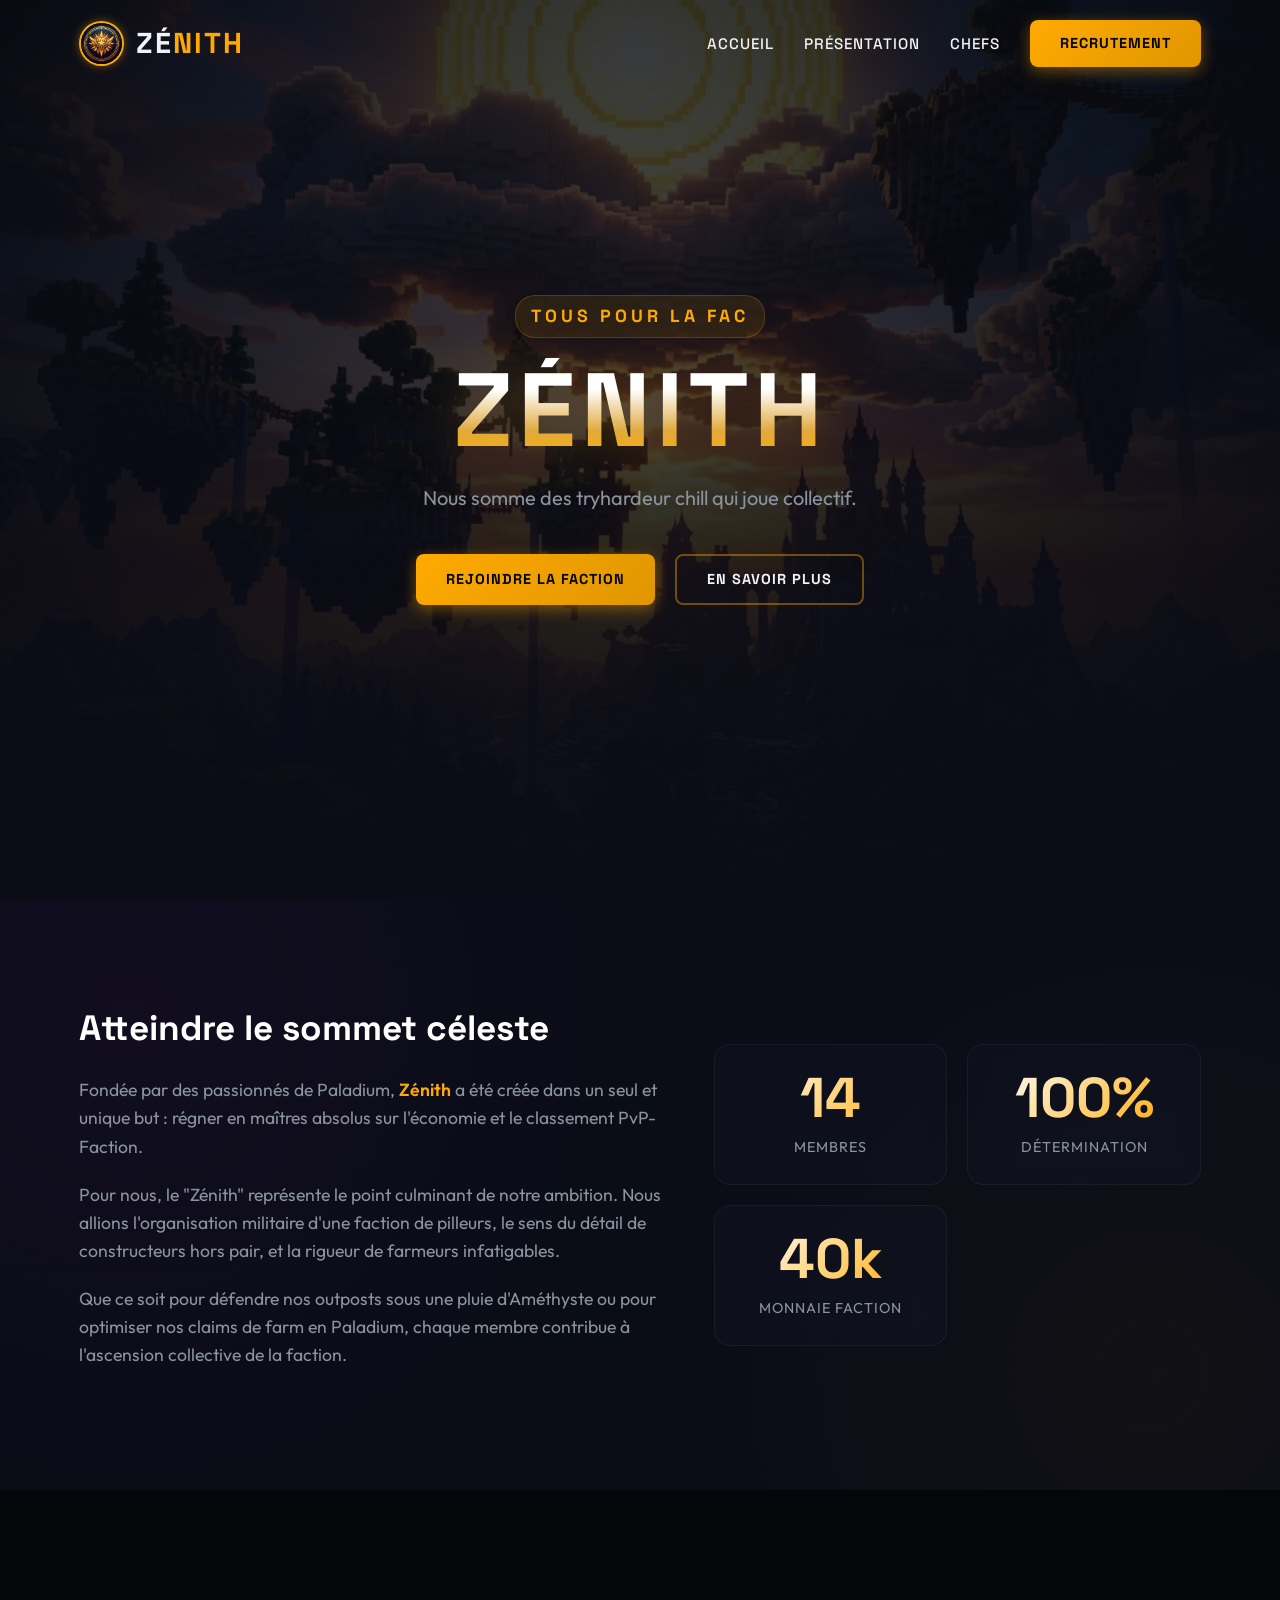
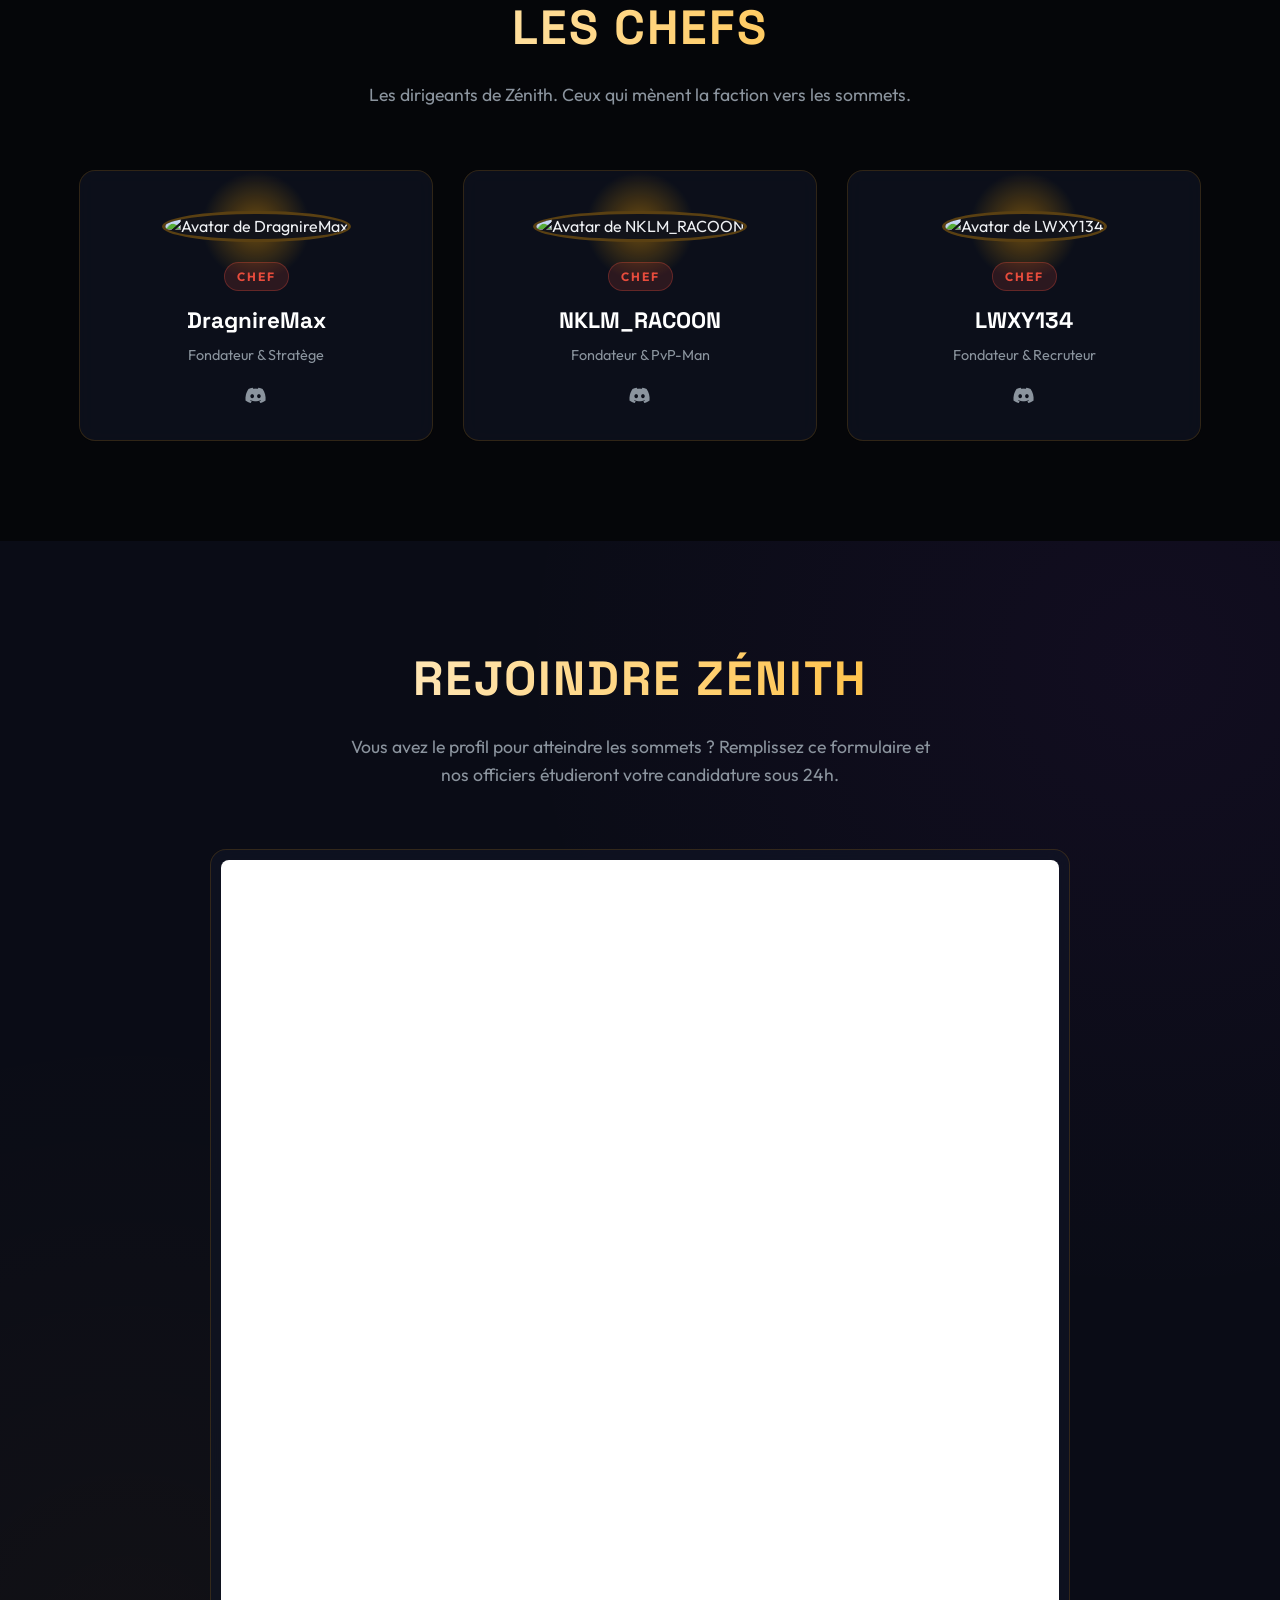
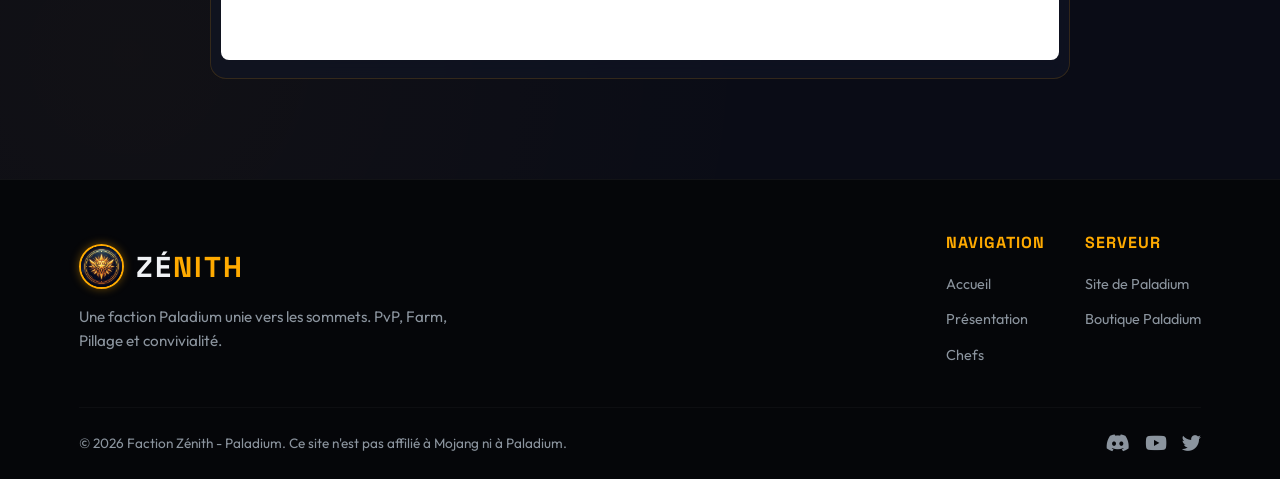
==== commit c036cd31: "Add files via upload" ====
--- a/index.html
+++ b/index.html
@@ -24,9 +24,7 @@
             <ul class="nav-menu" id="nav-menu">
                 <li><a href="#hero" class="nav-link">Accueil</a></li>
                 <li><a href="#about" class="nav-link">Présentation</a></li>
-                <li><a href="#roster" class="nav-link">Roster</a></li>
-                <li><a href="#objectives" class="nav-link">Objectifs</a></li>
-                <li><a href="#gallery" class="nav-link">Galerie</a></li>
+                <li><a href="#roster" class="nav-link">Chefs</a></li>
                 <li><a href="#recruitment" class="btn btn-primary">Recrutement</a></li>
             </ul>
 
@@ -78,16 +76,8 @@
     <section id="roster">
         <div class="container">
             <div class="section-header scroll-reveal">
-                <h2>Notre Roster</h2>
-                <p>Les artisans de notre gloire. Chaque membre joue un rôle crucial dans le développement et la puissance de Zénith.</p>
-            </div>
-
-            <div class="roster-filters scroll-reveal">
-                <button class="filter-btn active" data-filter="all">Tous</button>
-                <button class="filter-btn" data-filter="chef">Chefs & Officiers</button>
-                <button class="filter-btn" data-filter="farmeur">Farmeurs</button>
-                <button class="filter-btn" data-filter="pvp">Combattants</button>
-                <button class="filter-btn" data-filter="builder">Builders</button>
+                <h2>Les Chefs</h2>
+                <p>Les dirigeants de Zénith. Ceux qui mènent la faction vers les sommets.</p>
             </div>
 
             <div class="roster-grid scroll-reveal delay-200" id="roster-container">
@@ -96,37 +86,7 @@
         </div>
     </section>
 
-    <!-- ==========================================
-         OBJECTIVES SECTION
-         ========================================== -->
-    <section id="objectives">
-        <div class="container">
-            <div class="section-header scroll-reveal">
-                <h2>Objectifs de Saison</h2>
-                <p>Notre feuille de route pour asseoir notre domination. Chaque défi nous rapproche de la perfection.</p>
-            </div>
 
-            <div class="objectives-grid" id="objectives-container">
-                <!-- Les objectifs seront générés dynamiquement par script.js -->
-            </div>
-        </div>
-    </section>
-
-    <!-- ==========================================
-         GALLERY SECTION
-         ========================================== -->
-    <section id="gallery">
-        <div class="container">
-            <div class="section-header scroll-reveal">
-                <h2>Galerie de Faction</h2>
-                <p>Aperçu de nos infrastructures, forteresses et exploits en jeu.</p>
-            </div>
-
-            <div class="gallery-grid scroll-reveal" id="gallery-container">
-                <!-- Les captures d'écran seront générées dynamiquement par script.js -->
-            </div>
-        </div>
-    </section>
 
     <!-- ==========================================
          RECRUITEMENT SECTION
@@ -163,8 +123,7 @@
                         <ul>
                             <li><a href="#hero">Accueil</a></li>
                             <li><a href="#about">Présentation</a></li>
-                            <li><a href="#roster">Roster</a></li>
-                            <li><a href="#objectives">Objectifs</a></li>
+                            <li><a href="#roster">Chefs</a></li>
                         </ul>
                     </div>
                     <div class="footer-col">
